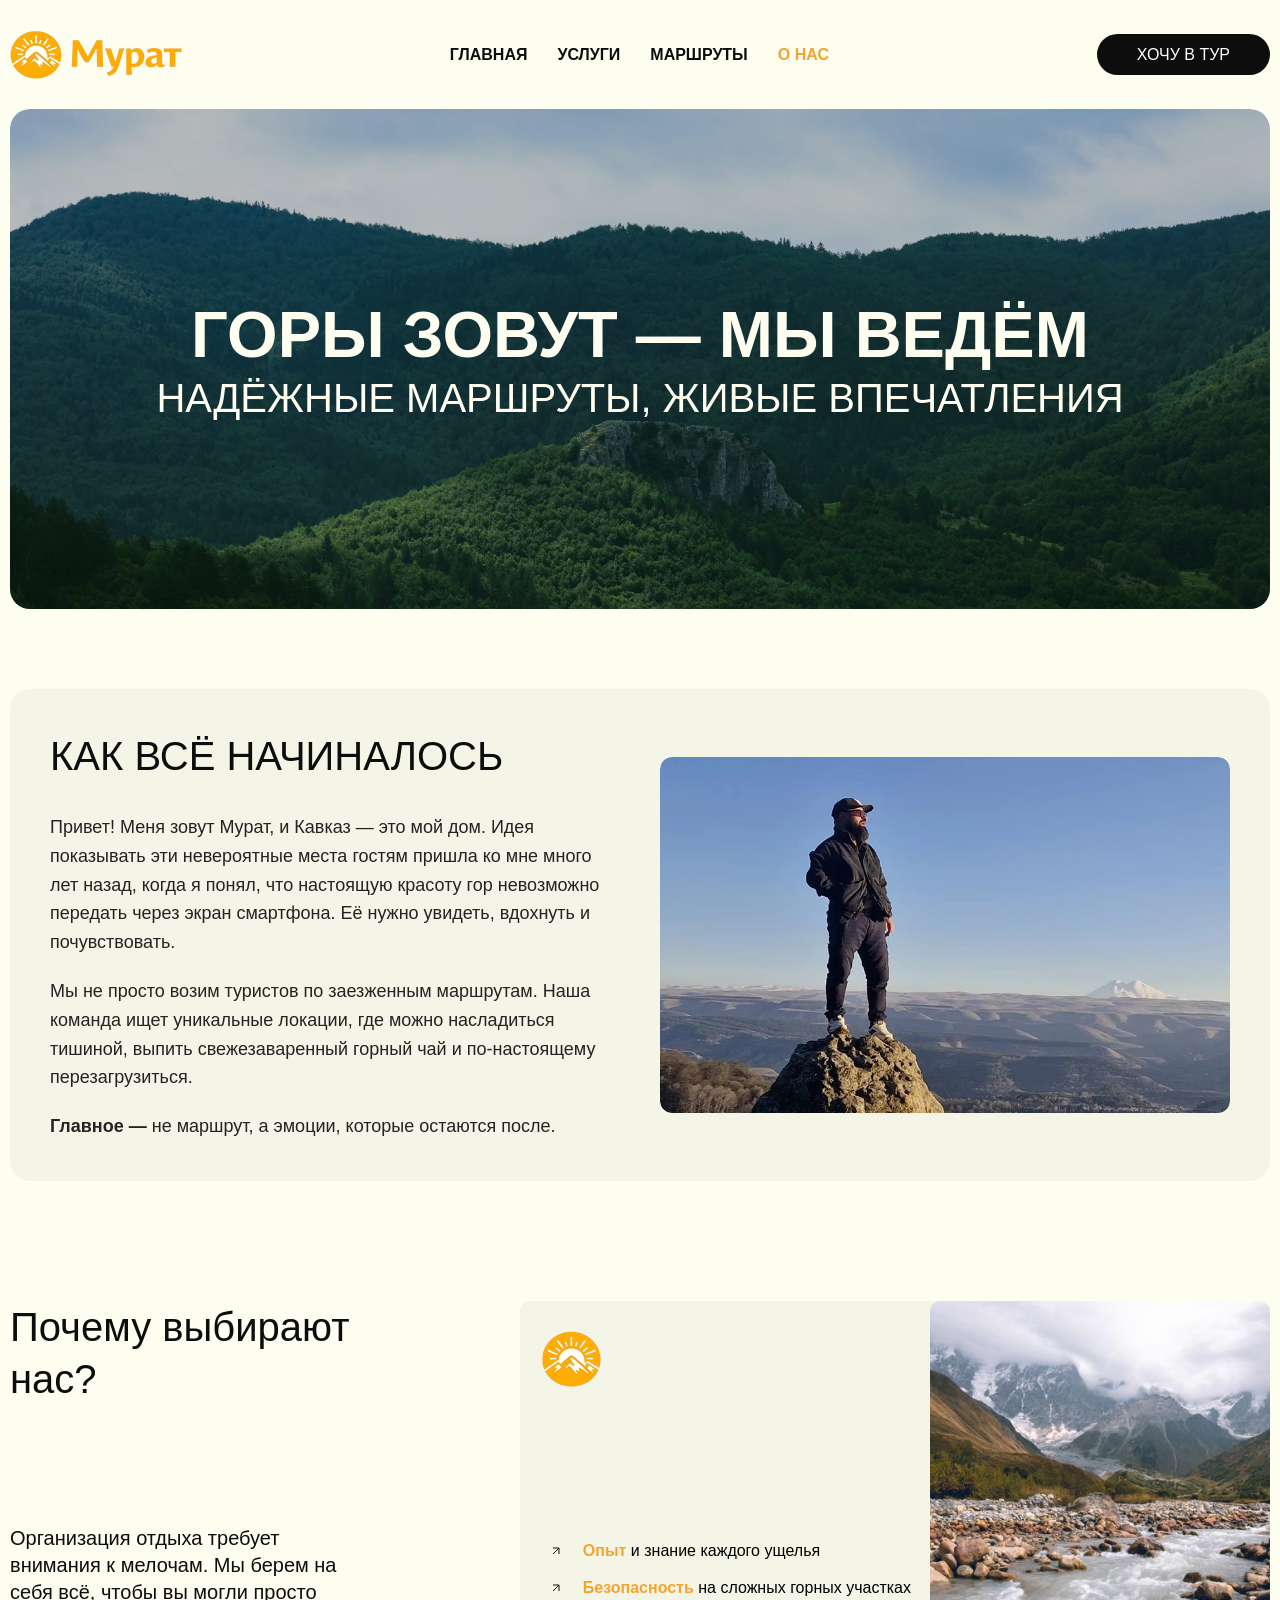
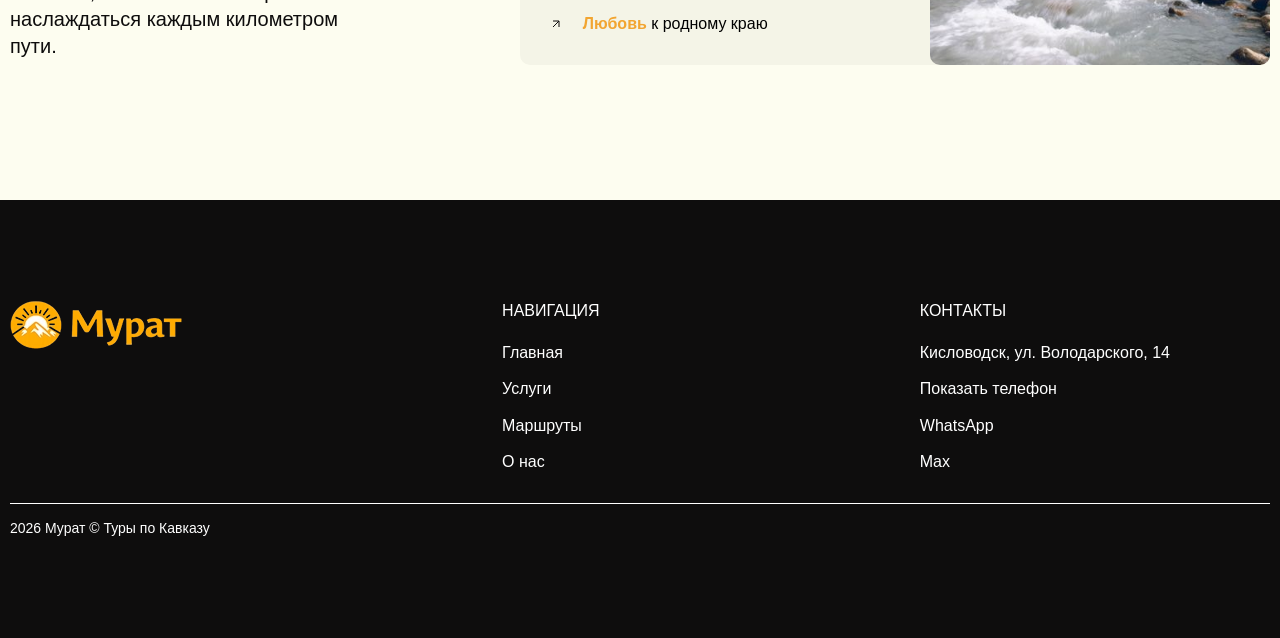
==== about.html @ 1568298d "Add files via upload" ====
<!DOCTYPE html>
<html lang="ru">

<head>
  <meta charset="UTF-8">
  <meta name="viewport" content="width=device-width, initial-scale=1.0">
  <link rel="stylesheet" href="css/reset.css">
  <link rel="stylesheet" href="css/style.css">
  <link rel="stylesheet" href="css/about.css">
  <link rel="icon" type="image/svg+xml" href="images/favicon-car.svg" sizes="any">
  <title>О нас | Экскурсии по Кавказу с Муратом</title>
</head>

<body class="page-about">
  <header class="header">
    <div class="container">
      <div class="header__inner">
        <a href="index.html" class="logo">
          <img src="images/logo.avif" alt="Логотип" class="mlogo">
        </a>
        <nav class="menu">
          <button class="menu__btn">
            <span></span>
            <span></span>
            <span></span>
          </button>
          <ul class="menu__list">
            <li class="menu__item">
              <a href="index.html" class="menu__link text--bold">Главная</a>
            </li>
            <li class="menu__item">
              <a href="services.html" class="menu__link text--bold">Услуги</a>
            </li>
            <li class="menu__item">
              <a href="route.html" class="menu__link text--bold">Маршруты</a>
            </li>
            <li class="menu__item">
              <a href="about.html" class="menu__link menu__link--active text--bold">О нас</a>
            </li>
            <li class="menu__item menu__item--cta">
              <a href="#footer" class="menu__link">Позвонить</a>
            </li>
          </ul>
        </nav>
        <a class="header__contacts" href="#footer">Хочу в тур</a>
      </div>
    </div>
  </header>

  <main class="main">

    <!-- Главный экран (Hero) -->
    <section class="hero">
      <div class="container-big">
        <div class="about__top about-hero">
          <h1 class="about__title">Горы зовут — мы ведём</h1>
          <p class="about__text">Надёжные маршруты, живые впечатления</p>
        </div>
      </div>
    </section>

    <!-- Блок с историей -->
    <section class="about-story">
      <div class="container">
        <div class="about-story__inner">
          <div class="about-story__info">
            <h2 class="products__title about-story__title">
              Как всё начиналось
            </h2>
            <p class="about-story__text">
              Привет! Меня зовут Мурат, и Кавказ — это мой дом. Идея показывать эти невероятные места гостям пришла ко
              мне много лет назад, когда я понял, что настоящую красоту гор невозможно передать через экран смартфона.
              Её нужно увидеть, вдохнуть и почувствовать.
            </p>
            <p class="about-story__text">
              Мы не просто возим туристов по заезженным маршрутам. Наша команда ищет уникальные локации, где можно
              насладиться тишиной, выпить свежезаваренный горный чай и по-настоящему перезагрузиться.
            </p>
            <p class="about-story__text">
              <span class="text--bold">Главное —</span> не маршрут, а эмоции, которые остаются после.
            </p>
          </div>
          <div class="about-story__image-box">
            <img src="images/murat.avif" alt="Мурат на фоне гор Кавказа" class="about-story__img">
          </div>
        </div>
      </div>
    </section>

    <!-- Блок с ценностями (адаптирован из index.html) -->
    <div class="partners about-values">
      <div class="container">
        <div class="partners__inner">
          <div class="partners__info">
            <h2 class="partners__info-title">
              Почему выбирают нас?
            </h2>
            <p class="partners__info-text">
              Организация отдыха требует внимания к мелочам. Мы берем на себя всё, чтобы вы могли просто наслаждаться
              каждым километром пути.
            </p>
          </div>
          <div class="partners__box">
            <div class="partners__box-top">
              <ul class="partners__box-list">
                <li class="partners__box-item">
                  <span>Опыт</span> и знание каждого ущелья
                </li>
                <li class="partners__box-item">
                  <span>Безопасность</span> на сложных горных участках
                </li>
                <li class="partners__box-item">
                  <span>Любовь</span> к родному краю
                </li>
              </ul>
              <img src="images/omas.jpg" alt="Виды гор" class="partners__box-img">
            </div>
          </div>
        </div>
      </div>
    </div>

  </main>

  <footer class="footer" id="footer">
    <div class="container">
      <div class="footer__top">
        <a href="index.html" class="footer__logo">
          <img src="images/logo.avif" alt="Логотип" class="mlogo">
        </a>
        <div class="footer__element">
          <p class="footer__element-title">Навигация</p>
          <ul class="footer__list">
            <li class="footer__item">
              <a href="index.html" class="footer__link">Главная</a>
            </li>
            <li class="footer__item">
              <a href="services.html" class="footer__link">Услуги</a>
            </li>
            <li class="footer__item">
              <a href="route.html" class="footer__link">Маршруты</a>
            </li>
            <li class="footer__item">
              <a href="about.html" class="footer__link">О нас</a>
            </li>
          </ul>
        </div>
        <div class="footer__element">
          <p class="footer__element-title">Контакты</p>
          <ul class="footer__list">
            <li class="footer__item">
              <address class="footer__item-address">Кисловодск, ул. Володарского, 14</address>
            </li>
            <li class="footer__item">
              <a href="#" class="footer__link protected-phone">Показать телефон</a>
            </li>
            <li class="footer__item">
              <a href="#" class="footer__link protected-wa" target="_blank">WhatsApp</a>
            </li>
            <li class="footer__item">
              <a href="#" class="footer__link protected-max" target="_blank">Max</a>
            </li>
          </ul>
        </div>
      </div>
      <ul class="footer__bottom">
        <li class="footer__bottom-item">
          <p class="footer__copy">2026 Мурат © Туры по Кавказу</p>
        </li>
      </ul>
    </div>
  </footer>

  <script src="js/main.js"></script>
</body>

</html>
---- css/style.css ----
@font-face {
  font-family: "Nunito Sans";
  src:
    url("../fonts/NunitoSans-Variable.woff2") format("woff2") tech("variations"),
    url("../fonts/NunitoSans-Variable.woff2") format("woff2-variations");
  font-weight: 300 700;
}

@font-face {
  font-family: "WorkSans-Light";
  src: url("../fonts/WorkSans-Light.woff2") format("woff2");
  font-style: normal;
  font-weight: 300;
  font-display: swap;
}

@font-face {
  font-family: "WorkSans-Regular";
  src: url("../fonts/WorkSans-Regular.woff2") format("woff2");
  font-style: normal;
  font-weight: 400;
  font-display: swap;
}

@font-face {
  font-family: "WorkSans-Medium";
  src: url("../fonts/WorkSans-Medium.woff2") format("woff2");
  font-style: normal;
  font-weight: 500;
  font-display: swap;
}

@font-face {
  font-family: "WorkSans-SemiBold";
  src: url("../fonts/WorkSans-SemiBold.woff2") format("woff2");
  font-style: normal;
  font-weight: 600;
  font-display: swap;
}

body {
  font-family: "Nunito Sans", sans-serif;
  font-weight: 400;
  font-size: 16px;
  line-height: 1.35;
  color: #0e0d0d;
  background-color: #fdfdf0;
}

.menu__btn {
  display: none;
}

.menu__link--active {
  color: #f2a531;
}

.no-scroll {
  overflow: hidden;
}

.container {
  max-width: 1440px;
  padding: 0 10px;
  margin: 0 auto;
}

.container-big {
  max-width: 1840px;
  padding: 0 10px;
  margin: 0 auto;
}

.header__inner {
  display: flex;
  justify-content: space-between;
  align-items: center;
  padding: 30px 0;
  font-weight: 500;
}

.mlogo {
  display: block;
  max-width: 180px;
  width: auto;
  height: auto;
}

.menu__list {
  display: flex;
  gap: 0 30px;
}

.menu__item--cta {
  display: none;
}

.menu__link {
  text-transform: uppercase;
}

.header__contacts {
  text-transform: uppercase;
  padding: 10px 40px;
  display: inline-block;
  background: #0e0d0d;
  color: #fff;
  border-radius: 50px;
}

.about {
  margin-bottom: 180px;
}

.about__top {
  position: relative;
  overflow: hidden;
  text-align: center;
  color: #fdfdf0;
  background-image: url(../images/acstudiomatic.avif);
  background-repeat: no-repeat;
  background-position: center center;
  text-transform: uppercase;
  min-height: 500px;
  border-radius: 20px;
  background-size: cover;
  background-position: center;
}

.about__top::after {
  content: "";
  position: absolute;
  inset: 0;
  background: rgb(0 0 0 / 23%);
  border-radius: inherit;
  z-index: 1;
}

.about__top>* {
  position: relative;
  z-index: 2;
}

.about__title {
  font-family: "WorkSans-SemiBold", sans-serif;
  font-weight: 600;
  font-size: 160px;
  line-height: 1.2;
  padding-top: 80px;
}

.about__text {
  font-family: "WorkSans-Medium", sans-serif;
  font-weight: 500;
  font-size: 65px;
  line-height: 1.2;
}

.about__achievements {
  display: flex;
  justify-content: space-between;
  margin-top: -55px;
  margin-bottom: 90px;

  position: relative;
  z-index: 2;
}

.about__achievement {
  border-radius: 20px;
  background-color: #f4f4e7;
  max-width: 580px;
  padding: 14px 10px;
  display: flex;
  gap: 0 25px;
}

.about__achievement-imgbox {
  min-width: 214px;
  width: 214px;
  position: relative;
  overflow: hidden;
}

.about__achievement-img {
  display: block;
  width: 100%;
  height: auto;
  max-height: 142px;
  border-radius: 10px;
  user-select: none;
  -webkit-user-drag: none;
}

.about__achievement-title {
  margin-bottom: 20px;
  font-weight: 500;
  padding-top: 10px;
}

.about__achievement-text {
  font-weight: 300;
  font-size: 14px;
}

.text--bold {
  font-weight: 600;
}

.about__stats {
  border-radius: 20px;
  background-color: #f4f4e7;
  margin-bottom: 70px;
  display: flex;
  padding: 30px 18px;
  justify-content: space-between;
  gap: 0 90px;
}

.about__stats-item {
  text-align: center;
  width: 300px;
}

.about__stats-item dt {
  font-family: "WorkSans-SemiBold", sans-serif;
  font-weight: 600;
  font-size: 40px;
  margin-bottom: 15px;
}

.about__stats-item dd {
  margin: 0;
  color: #0e0d0d;
  font-size: 22px;
  opacity: 0.7;
}

.about__progress-text {
  font-family: "WorkSans-Light", sans-serif;
  font-weight: 300;
  font-size: 40px;
  line-height: 1.17;
  margin-bottom: 40px;
}

.about__progress-text span {
  font-family: "WorkSans-Medium", sans-serif;
  font-weight: 500;
}

.about__progress-box {
  display: flex;
  gap: 0 140px;
}

.about__progress-boxtext {
  font-size: 18px;
  margin-bottom: 45px;
  padding-right: 50px;
  line-height: 1.5;
  padding-top: 5px;
}

.about__progress-boxtext .text--bold {
  font-weight: 700;
}

.about__progress-img {
  display: block;
  width: 100%;
  max-width: 340px;
  height: auto;
  max-height: 445px;
  border-radius: 10px;
}

.about__progress-table {
  border-top: 1px solid rgba(14, 13, 13, 0.23);
}

.about__progress-item {
  padding: 20px 0 10px;
  display: flex;
  justify-content: space-between;
  align-items: center;
  border-bottom: 1px solid rgba(14, 13, 13, 0.23);
}

.about__progress-item+.about__progress-item {
  padding-top: 20px;
}

.about__progress-item dt {
  font-size: 18px;
  font-weight: 500;
}

.about__progress-item dt span {
  color: #f2a531;
  font-weight: 600;
}

.about__progress-item dd {
  opacity: 0.71;
}

.products__wrapper {
  padding: 50px 0;
  background-color: #f4f4e7;
  border-radius: 20px;
  margin-bottom: 100px;
}

.products__title {
  font-family: "WorkSans-Medium", sans-serif;
  text-transform: uppercase;
  font-size: 40px;
  font-weight: 500;
  text-align: center;
  margin-bottom: 40px;
}

.products__list {
  display: grid;
  grid-template-columns: repeat(3, 1fr);
  gap: 16px;
  margin-bottom: 35px;
}

.products__item {
  position: relative;
  border-radius: 10px;
  min-height: 322px;
  padding: 50px 24px;
  background-repeat: no-repeat;
  background-size: cover;
  background-position: center;
  user-select: none;
}

.products__item::after {
  content: "";
  display: block;
  position: absolute;
  top: 0;
  right: 0;
  left: 0;
  bottom: 0;
  background: #0000004d;
  border-radius: 10px;
}

.products__item-title {
  position: relative;
  font-family: "WorkSans-SemiBold", sans-serif;
  font-weight: 600;
  margin-bottom: 14px;
  font-size: 32px;
  color: #fff;
  z-index: 1;
}

.slogan {
  text-align: center;
  text-transform: uppercase;
  user-select: none;
  margin-bottom: 100px;
}

.slogan__content {
  position: absolute;
  top: 0;
  left: 0;
  width: 100%;
  height: 100%;
  display: flex;
  flex-direction: column;
  justify-content: center;
  align-items: center;
  z-index: 2;
  padding: 20px;
}

.slogan__text {
  font-family: "WorkSans-Medium", sans-serif;
  font-weight: 500;
  color: #fff;
  font-size: 40px;
  margin: 0 0 10px 0;
}

.slogan__title {
  font-family: "WorkSans-SemiBold", sans-serif;
  font-weight: 600;
  color: #fff;
  font-size: 140px;
  margin: 0;
  z-index: 1;
  line-height: 1;
}

.slogan__img-block {
  position: relative;
  border-radius: 10px;
  overflow: hidden;
  min-height: 600px;
}

.slogan__img-block::after {
  content: "";
  display: block;
  position: absolute;
  top: 0;
  right: 0;
  left: 0;
  bottom: 0;
  background: #00000053;
  border-radius: 20px;
  z-index: 1;
}

.slogan__img {
  position: absolute;
  top: 0;
  left: 0;
  width: 100%;
  height: 100%;
  display: block;
  object-fit: cover;
  border-radius: 20px;
}

.blog {
  margin-bottom: 80px;
}

.blog__wrapper {
  background-color: #f4f4e7;
  border-radius: 20px;
  padding: 100px 0;
}

.blog__title {
  margin-bottom: 40px;
  text-align: center;
  text-transform: uppercase;
  color: #000;
  font-family: "WorkSans-Medium", sans-serif;
  font-weight: 500;
  font-size: 40px;
}

.blog__items {
  display: grid;
  grid-template-columns: 580px auto;
  grid-template-rows: 1fr 1fr;
  gap: 32px 44px;
}

.blog__item-big {
  grid-row: 1 / -1;
  border-radius: 10px;
}

.blog__item-small {
  display: flex;
  align-items: center;
  gap: 0 24px;
}

.blog__item-info {
  color: #f2a531;
  font-size: 14px;
  font-weight: 600;
  margin-bottom: 12px;
}

.blog__item-big .blog__item-img {
  margin-bottom: 32px;
}

.blog__item-img {
  border-radius: 10px;
}

.blog__item-img.blog__big {
  display: block;
  width: 100%;
  max-width: 580px;
  height: auto;
  max-height: 276px;
  object-fit: cover;
}

.blog__item-img.blog__small {
  max-width: 320px;
  max-height: 200px;
}

.blog__item-titlelink {
  display: block;
  margin-bottom: 12px;
}

.blog__item-title {
  font-size: 24px;
  font-family: "WorkSans-Medium", sans-serif;
  font-weight: 500;
  color: #101828;
  position: relative;
  margin-bottom: 12px;
}

.blog__item-text {
  color: #667085;
}

.partners {
  padding: 130px 0 150px;
}

.partners__inner {
  display: flex;
  justify-content: space-between;
  gap: 0 120px;
}

.partners__info {
  max-width: 580px;
  display: flex;
  flex-direction: column;
}

.partners__info-title {
  font-family: "WorkSans-Regular", sans-serif;
  font-weight: 400;
  font-size: 40px;
  line-height: 1.3;
}

.partners__info-text {
  margin-top: auto;
  font-size: 20px;
  font-weight: 300;
  margin-bottom: 20px;
}

.partners__box-top {
  display: flex;
  justify-content: space-between;
  background-color: #f4f4e7;
  border-radius: 10px;
  gap: 0 19px;
  margin-bottom: 15px;
  position: relative;
}

.partners__box-top::before {
  content: "";
  position: absolute;
  background-image: url(../images/logo-mini.avif);
  width: 63px;
  height: 56px;
  top: 30px;
  left: 20px;
}

.partners__box-list {
  padding-left: 24px;
  padding-bottom: 30px;
  margin-top: auto;
}

.partners__box-item+.partners__box-item {
  margin-top: 15px;
}

.partners__box-item {
  font-weight: 500;
  color: #000;
  padding-left: 39px;
  position: relative;
}

.partners__box-item::before {
  content: "";
  position: absolute;
  left: 0;
  background-image: url(../images/partners-dots.svg);
  width: 24px;
  height: 24px;
  top: 50%;
  transform: translateY(-50%);
}

.partners__box-item span {
  font-weight: 600;
  color: #f2a531;
}

.partners__box-img {
  border-radius: 10px;
}

.partners__box-top img {
  max-width: 340px;
  height: 364px;
  object-fit: cover;
}

.partners__box-text {
  background-color: #0d1615;
  border-radius: 10px;
  padding: 30px 80px 30px 30px;
  color: #fff;
  font-size: 20px;
  font-weight: 300;
}

.partners__box-text span {
  color: #f2a531;
  font-weight: 700;
}

.footer {
  background-color: #0e0d0d;
  padding: 100px 0;
  color: #fff;
}

.footer__top {
  display: flex;
  justify-content: space-between;
  margin-bottom: 30px;
  padding-right: 100px;
  gap: 20px;
}

.footer__element-title {
  text-transform: uppercase;
  font-weight: 500;
  margin-bottom: 20px;
}

.footer__item+.footer__item {
  padding-top: 15px;
}

.footer__item-address {
  font-style: normal;
}

.footer__bottom {
  display: flex;
  justify-content: space-between;
  align-items: center;
  padding-top: 15px;
  border-top: 1px solid #fff;
  font-size: 14px;
}

@media (max-width: 1600px) {
  .slogan__title {
    font-size: 120px;
  }
}

@media (max-width: 1280px) {
  .about__top {
    min-height: 646px;
  }

  .about__title {
    font-size: 130px;
  }

  .about__achievements {
    gap: 20px;
  }

  .about__progress-box {
    gap: 0 20px;
  }

  .slogan__title {
    font-size: 100px;
  }

  .partners__inner {
    gap: 20px;
  }

  .blog__items {
    gap: 20px;
    grid-template-columns: 380px auto;
  }

  .partners__info {
    max-width: 350px;
  }
}

@media (max-width: 1048px) {
  .about__title {
    font-size: 120px;
  }

  .slogan__text {
    font-size: 34px;
  }

  .slogan__title {
    font-size: 90px;
  }

  .blog__items {
    grid-template-columns: 1fr;
  }

  .blog__item-titlelink {
    max-width: 500px;
  }

  .blog__item-text {
    margin-bottom: 20px;
  }

  .blog__item-big,
  .blog__item-small {
    display: flex;
    flex-direction: column-reverse;
  }

  .blog__item-small {
    align-items: start;
  }

  .blog__item-img.blog__small {
    max-width: 580px;
    max-height: 276px;
  }

  .blog__item-img {
    width: 100%;
  }

  .blog__items>div:not(:last-child) .blog__item-img {
    margin-bottom: 0;
  }

  .blog__item-big .blog__item-img {
    margin-bottom: 0;
  }
}

@media (max-width: 980px) {
  .header__contacts {
    display: none;
  }

  .about__top {
    min-height: 560px;
  }

  .about__title {
    font-size: 100px;
  }

  .about__text {
    font-size: 55px;
  }

  .about__achievement {
    flex-wrap: wrap;
  }

  .about__stats {
    gap: 20px;
  }

  .slogan__title {
    font-size: 80px;
  }

  .partners__inner {
    flex-wrap: wrap;
    gap: 0;
  }

  .partners__info {
    max-width: 100%;
  }

  .partners__info-text {
    margin-bottom: 30px;
  }

  .partners__box {
    width: 100%;
  }

  .menu {
    order: 1;
  }

  .menu__btn {
    display: flex;
    width: 40px;
    flex-direction: column;
    gap: 8px;
    padding: 0;
    border: none;
    background-color: transparent;
    position: relative;
    z-index: 5;
  }

  .menu__btn span {
    width: 100%;
    height: 3px;
    background-color: #000;
    transition:
      transform 0.3s ease,
      opacity 0.3s ease;
  }

  .menu__btn.menu__btn--active {
    position: fixed;
    top: 42px;
    right: 10px;
    z-index: 10;
  }

  .menu__btn--active span:nth-child(1) {
    transform: translateY(11px) rotate(45deg);
  }

  .menu__btn--active span:nth-child(2) {
    opacity: 0;
  }

  .menu__btn--active span:nth-child(3) {
    transform: translateY(-11px) rotate(-45deg);
  }

  .menu__list {
    position: fixed;
    top: 0;
    left: 0;
    width: 100%;
    height: 100vh;
    flex-direction: column;
    align-items: center;
    justify-content: center;
    background-color: #fff;
    gap: 20px 0;
    transform: translateY(-100%);
    transition: transform 0.5s ease;
    z-index: 4;
    padding: 0;
  }

  .menu__list.menu--active {
    transform: translateY(0);
  }

  .menu__item--cta {
    display: block;
  }
}

@media (max-width: 870px) {
  .about {
    margin-bottom: 100px;
  }

  .about__title {
    font-size: 80px;
  }

  .about__text {
    font-size: 42px;
  }

  .about__progress-text {
    font-size: 28px;
  }

  .about__progress-img {
    width: 100%;
    object-fit: cover;
    height: 445px;
    margin-bottom: 30px;
  }

  .about__progress-box {
    flex-wrap: wrap;
  }

  .about__stats {
    flex-wrap: wrap;
    justify-content: space-around;
  }

  .products__list {
    grid-template-columns: repeat(2, 1fr);
  }

  .slogan__img-block {
    min-height: 500px;
  }

  .slogan__title {
    font-size: 70px;
  }

  .blog {
    margin-bottom: 100px;
  }

  .partners {
    padding: 0;
    margin-bottom: 100px;
  }

  .footer__top {
    padding-right: 0;
  }
}

@media (max-width: 790px) {
  .footer__top {
    flex-wrap: wrap;
  }

  .footer__logo {
    width: 100%;
    margin-bottom: 30px;
  }

  .slogan__title {
    font-size: 60px;
  }
}

@media (max-width: 678px) {
  .about__top {
    min-height: 500px;
    margin-bottom: 93px;
  }

  /* .about__top::after {
    background: rgb(0 0 0 / 23%);
  } */

  .about__title {
    font-size: 62px;
  }

  .about__text {
    font-size: 32px;
  }

  .about__stats-item {
    width: 46%;
  }

  .blog__item-big .blog__item-text {
    margin-bottom: 20px;
  }

  .blog__item-text {
    margin-bottom: 0;
  }

  .blog__item-small {
    gap: 20px;
    flex-wrap: wrap;
  }

  .products__wrapper {
    margin-bottom: 50px;
  }

  .slogan {
    margin-bottom: 50px;
  }

  .slogan__img-block {
    min-height: 400px;
  }

  .slogan__text {
    font-size: 26px;
  }

  .slogan__title {
    font-size: 48px;
  }

  .partners__box-text {
    padding: 20px;
  }

  .partners__box-top {
    flex-wrap: wrap;
  }

  .partners__box-top img {
    max-width: none;
    width: 100%;
  }

  .partners__box-list {
    margin-top: 120px;
  }
}

@media (max-width: 612px) {
  .about__top {
    background-image: url(../images/acstudiomatic2.jpg);
    text-shadow: 0 0px 2px rgb(0, 0, 0);
  }

  .about__top::after {
    background: none;
  }

  .about__progress-img {
    max-width: none;
  }

  /* .about__title {
    color: #000;
  }
  .about__text {
    color: #000;
  } */

  .products__list {
    grid-template-columns: repeat(1, 1fr);
    margin-bottom: 0;
  }
}

@media (max-width: 560px) {
  .footer__element {
    width: 100%;
    margin-bottom: 30px;
  }

  .footer__bottom {
    display: block;
  }

  .footer__bottom-item {
    margin-bottom: 10px;
  }
}

@media (max-width: 510px) {
  .mlogo {
    max-width: 85%;
  }

  .about {
    margin-bottom: 30px;
  }

  .about__title {
    font-size: 41px;
    margin-bottom: 10px;
  }

  .about__text {
    font-size: 31px;
    line-height: 1.3;
    letter-spacing: 0.03em;
  }

  .about__achievements {
    margin-bottom: 30px;
    flex-wrap: wrap;
  }

  .about__achievement-imgbox {
    min-width: 100%;
  }

  .about__achievement-img {
    width: 70%;
  }

  .about__stats {
    margin-bottom: 30px;
  }

  .about__stats-item {
    width: 46%;
  }

  .about__stats-item dt {
    font-size: 26px;
  }

  .about__stats-item dd {
    font-size: 17px;
  }

  .about__progress-text {
    font-size: 22px;
    margin-bottom: 30px;
  }

  .about__progress-boxtext {
    margin-bottom: 30px;
  }

  .about__progress-item {
    display: block;
  }

  .about__progress-item dd {
    margin-left: 0;
    margin-top: 15px;
  }

  .slogan__img-block {
    min-height: 300px;
  }

  .slogan__title {
    font-size: 30px;
  }

  .products__wrapper {
    padding: 30px 0;
    margin-bottom: 30px;
  }

  .products__item-title {
    font-size: 24px;
  }

  .products__title {
    font-size: 24px;
  }

  .slogan {
    margin-bottom: 30px;
  }

  .slogan__text {
    font-size: 18px;
  }

  .partners {
    margin-bottom: 50px;
  }

  .partners__info-title {
    font-size: 24px;
    margin-bottom: 15px;
  }

  .partners__box-list {
    padding-left: 0;
  }

  .blog {
    margin-bottom: 30px;
  }

  .blog__wrapper {
    padding: 30px 0;
  }

  .blog__title {
    font-size: 28px;
  }

  .footer {
    padding: 50px 0;
  }

  .header__inner {
    flex-wrap: wrap;
    gap: 20px 65px;
  }

  .menu {
    order: 0;
  }

  .header__contacts {
    margin-left: auto;
  }
}
---- css/about.css ----
.page-about .about-hero {
  min-height: 500px;
  display: flex;
  flex-direction: column;
  justify-content: center;
  background-color: #1a1a1a;
  background-image: url(../images/acstudiomatic.avif);
  background-size: cover;
  background-position: center;
}

.page-about .about__title {
  padding-top: 0;
  font-size: 84px;
}

.page-about .about__text {
  font-size: 48px;
}

.about-story {
  margin-top: 80px;
  margin-bottom: 80px;
}

.about-story__inner {
  display: flex;
  gap: 60px;
  align-items: center;
  background-color: #f4f4e7;
  border-radius: 20px;
  padding: 60px;
}

.about-story__info {
  flex: 1;
}

.about-story__title {
  text-align: left;
  margin-bottom: 30px;
}

.about-story__text {
  font-size: 18px;
  line-height: 1.6;
  margin-bottom: 20px;
  color: #0e0d0d;
  opacity: 0.9;
}

.about-story__text:last-child {
  margin-bottom: 0;
}

.about-story__image-box {
  flex: 1;
  border-radius: 12px;
  overflow: hidden;
}

.about-story__img {
  width: 100%;
  height: auto;
  border-radius: 12px;
  object-fit: cover;
  max-height: 550px;
}

.about-values {
  padding: 40px 0 120px;
}



@media (max-width: 1280px) {
  .page-about .about__title {
    font-size: 65px;
  }
  .page-about .about__text {
    font-size: 40px;
  }
  .about-story__inner {
    padding: 40px;
    gap: 40px;
  }
}

@media (max-width: 980px) {
  .about-story__inner {
    flex-direction: column;
  }
  .about-story__image-box {
    width: 100%;
  }
  .about-values {
    padding: 0 0 100px;
  }
}

@media (max-width: 790px) {
  .page-about .about__title {
    font-size: 47px;
  }
  .page-about .about__text {
    font-size: 32px;
  }
}

@media (max-width: 612px) {
  .page-about .about__top {
    background-image: url(../images/acstudiomatic2.jpg);
    text-shadow: 0 0px 2px rgb(0, 0, 0);
  }

  .page-about .about__top {
    justify-content: start;
    padding-top: 80px;
  }

  .page-about .about__top::after {
    background: none;
  }

  .page-about .about__title {
    font-size: 34px;
  }
  .page-about .about__text {
    font-size: 24px;
  }
  .about-story__inner {
    padding: 30px 20px;
  }
  .about-story__title {
    font-size: 28px;
  }
}
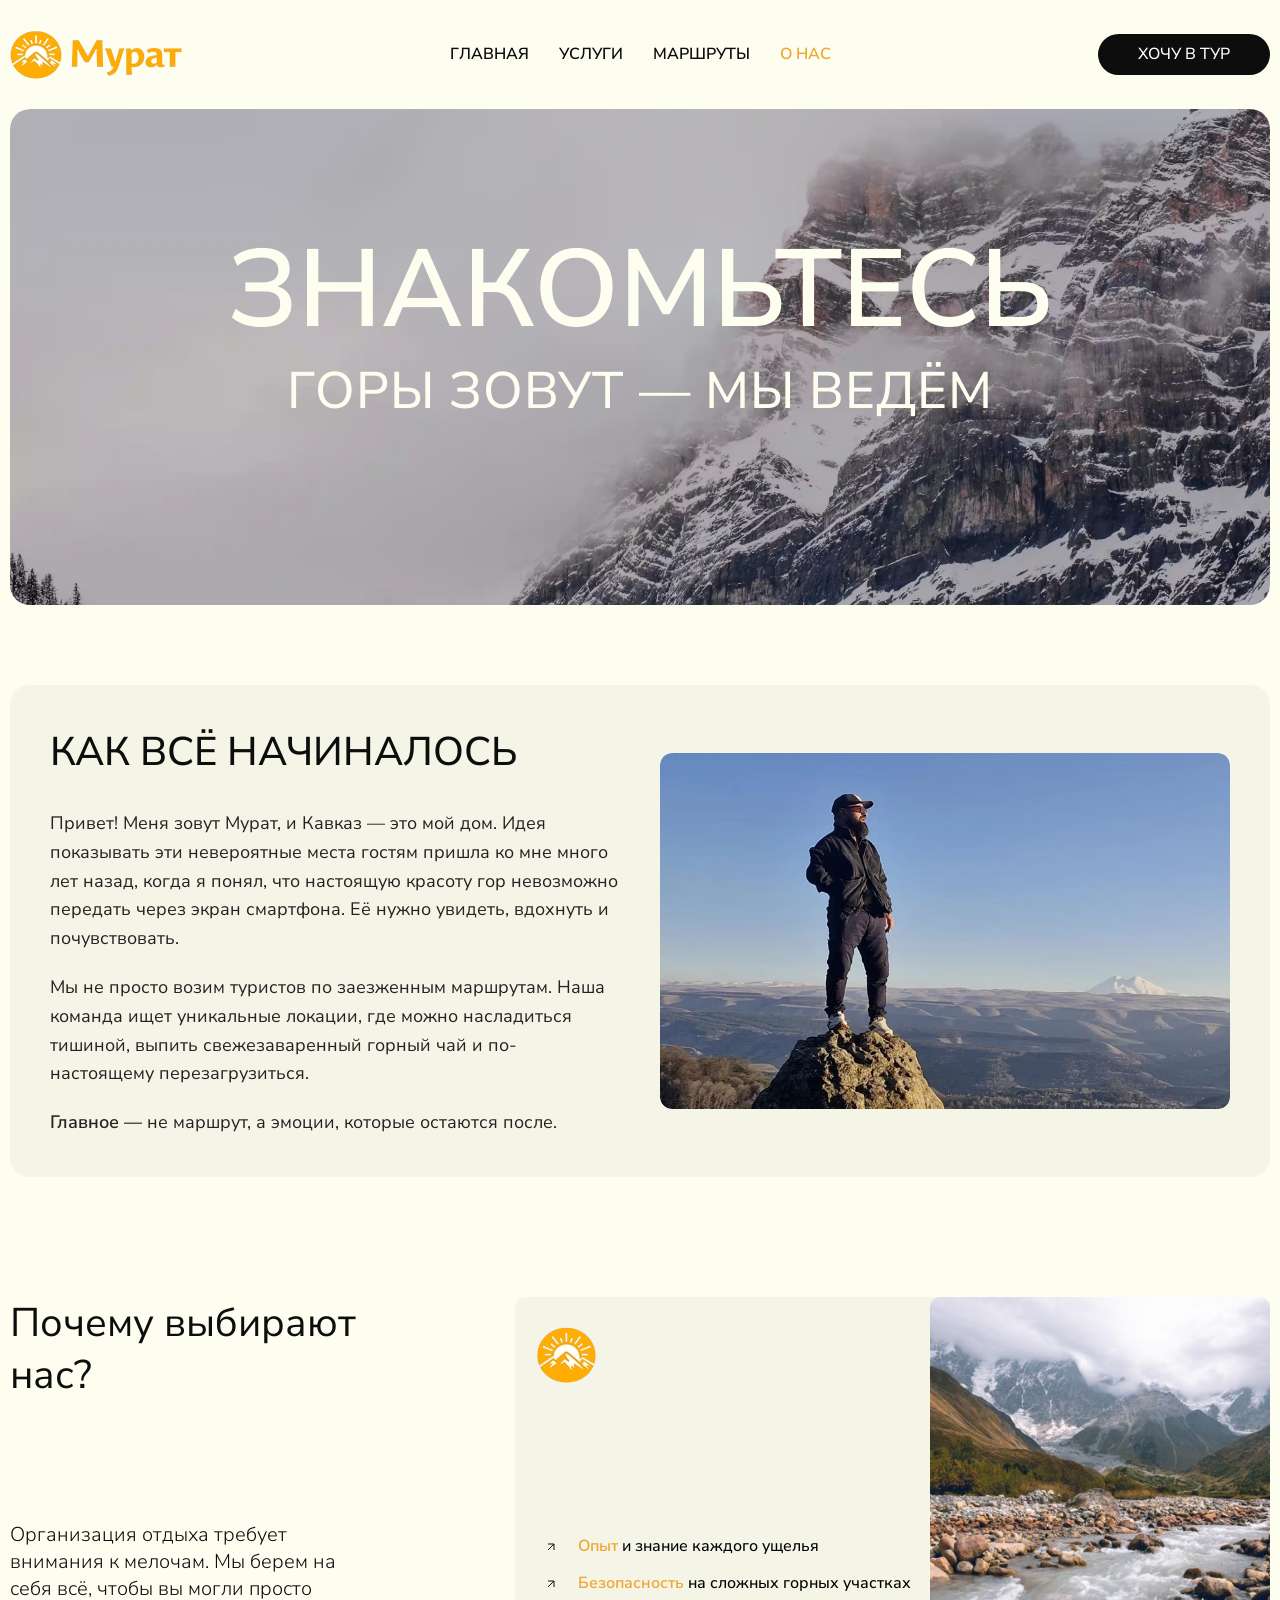
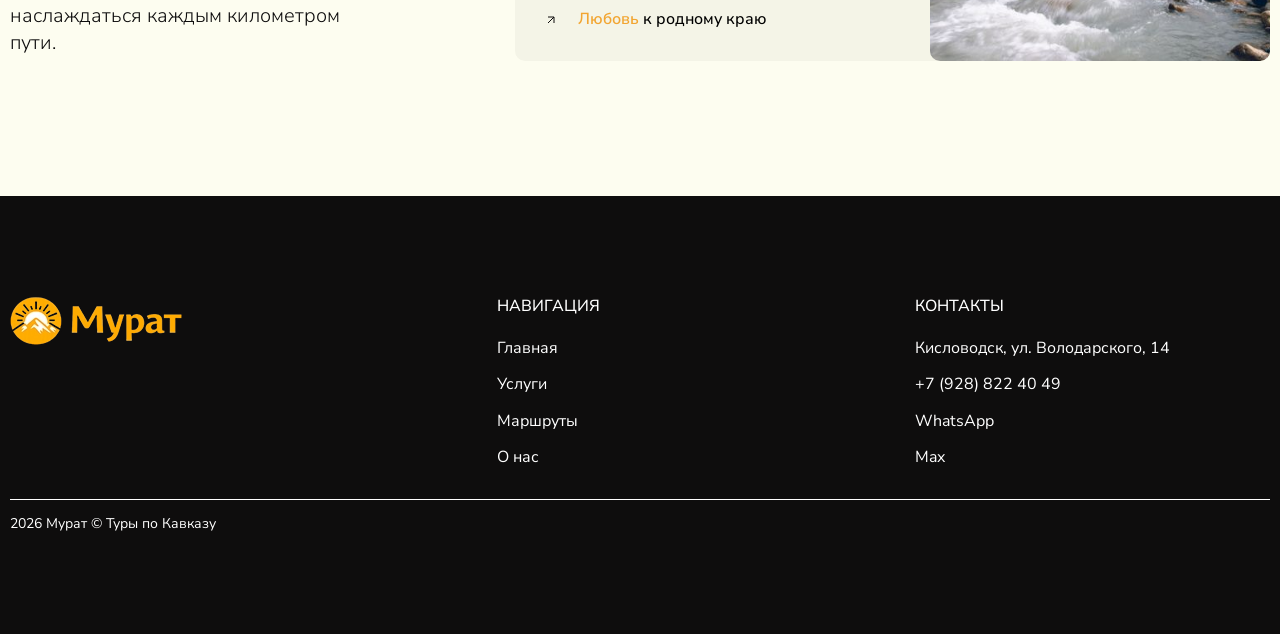
==== commit 14847d41: "first commit" ====
--- a/about.html
+++ b/about.html
@@ -52,9 +52,9 @@
     <!-- Главный экран (Hero) -->
     <section class="hero">
       <div class="container-big">
-        <div class="about__top about-hero">
-          <h1 class="about__title">Горы зовут — мы ведём</h1>
-          <p class="about__text">Надёжные маршруты, живые впечатления</p>
+        <div class="about__top">
+          <h1 class="about__title">Знакомьтесь</h1>
+          <p class="about__text">Горы зовут — мы ведём</p>
         </div>
       </div>
     </section>
--- a/css/style.css
+++ b/css/style.css
@@ -1,1199 +1,1116 @@
-@font-face {
-  font-family: "Nunito Sans";
-  src:
-    url("../fonts/NunitoSans-Variable.woff2") format("woff2") tech("variations"),
-    url("../fonts/NunitoSans-Variable.woff2") format("woff2-variations");
-  font-weight: 300 700;
-}
-
-@font-face {
-  font-family: "WorkSans-Light";
-  src: url("../fonts/WorkSans-Light.woff2") format("woff2");
-  font-style: normal;
-  font-weight: 300;
-  font-display: swap;
-}
-
-@font-face {
-  font-family: "WorkSans-Regular";
-  src: url("../fonts/WorkSans-Regular.woff2") format("woff2");
-  font-style: normal;
-  font-weight: 400;
-  font-display: swap;
-}
-
-@font-face {
-  font-family: "WorkSans-Medium";
-  src: url("../fonts/WorkSans-Medium.woff2") format("woff2");
-  font-style: normal;
-  font-weight: 500;
-  font-display: swap;
-}
-
-@font-face {
-  font-family: "WorkSans-SemiBold";
-  src: url("../fonts/WorkSans-SemiBold.woff2") format("woff2");
-  font-style: normal;
-  font-weight: 600;
-  font-display: swap;
-}
-
-body {
-  font-family: "Nunito Sans", sans-serif;
-  font-weight: 400;
-  font-size: 16px;
-  line-height: 1.35;
-  color: #0e0d0d;
-  background-color: #fdfdf0;
-}
-
-.menu__btn {
-  display: none;
-}
-
-.menu__link--active {
-  color: #f2a531;
-}
-
-.no-scroll {
-  overflow: hidden;
-}
-
-.container {
-  max-width: 1440px;
-  padding: 0 10px;
-  margin: 0 auto;
-}
-
-.container-big {
-  max-width: 1840px;
-  padding: 0 10px;
-  margin: 0 auto;
-}
-
-.header__inner {
-  display: flex;
-  justify-content: space-between;
-  align-items: center;
-  padding: 30px 0;
-  font-weight: 500;
-}
-
-.mlogo {
-  display: block;
-  max-width: 180px;
-  width: auto;
-  height: auto;
-}
-
-.menu__list {
-  display: flex;
-  gap: 0 30px;
-}
-
-.menu__item--cta {
-  display: none;
-}
-
-.menu__link {
-  text-transform: uppercase;
-}
-
-.header__contacts {
-  text-transform: uppercase;
-  padding: 10px 40px;
-  display: inline-block;
-  background: #0e0d0d;
-  color: #fff;
-  border-radius: 50px;
-}
-
-.about {
-  margin-bottom: 180px;
-}
-
-.about__top {
-  position: relative;
-  overflow: hidden;
-  text-align: center;
-  color: #fdfdf0;
-  background-image: url(../images/acstudiomatic.avif);
-  background-repeat: no-repeat;
-  background-position: center center;
-  text-transform: uppercase;
-  min-height: 500px;
-  border-radius: 20px;
-  background-size: cover;
-  background-position: center;
-}
-
-.about__top::after {
-  content: "";
-  position: absolute;
-  inset: 0;
-  background: rgb(0 0 0 / 23%);
-  border-radius: inherit;
-  z-index: 1;
-}
-
-.about__top>* {
-  position: relative;
-  z-index: 2;
-}
-
-.about__title {
-  font-family: "WorkSans-SemiBold", sans-serif;
-  font-weight: 600;
-  font-size: 160px;
-  line-height: 1.2;
-  padding-top: 80px;
-}
-
-.about__text {
-  font-family: "WorkSans-Medium", sans-serif;
-  font-weight: 500;
-  font-size: 65px;
-  line-height: 1.2;
-}
-
-.about__achievements {
-  display: flex;
-  justify-content: space-between;
-  margin-top: -55px;
-  margin-bottom: 90px;
-
-  position: relative;
-  z-index: 2;
-}
-
-.about__achievement {
-  border-radius: 20px;
-  background-color: #f4f4e7;
-  max-width: 580px;
-  padding: 14px 10px;
-  display: flex;
-  gap: 0 25px;
-}
-
-.about__achievement-imgbox {
-  min-width: 214px;
-  width: 214px;
-  position: relative;
-  overflow: hidden;
-}
-
-.about__achievement-img {
-  display: block;
-  width: 100%;
-  height: auto;
-  max-height: 142px;
-  border-radius: 10px;
-  user-select: none;
-  -webkit-user-drag: none;
-}
-
-.about__achievement-title {
-  margin-bottom: 20px;
-  font-weight: 500;
-  padding-top: 10px;
-}
-
-.about__achievement-text {
-  font-weight: 300;
-  font-size: 14px;
-}
-
-.text--bold {
-  font-weight: 600;
-}
-
-.about__stats {
-  border-radius: 20px;
-  background-color: #f4f4e7;
-  margin-bottom: 70px;
-  display: flex;
-  padding: 30px 18px;
-  justify-content: space-between;
-  gap: 0 90px;
-}
-
-.about__stats-item {
-  text-align: center;
-  width: 300px;
-}
-
-.about__stats-item dt {
-  font-family: "WorkSans-SemiBold", sans-serif;
-  font-weight: 600;
-  font-size: 40px;
-  margin-bottom: 15px;
-}
-
-.about__stats-item dd {
-  margin: 0;
-  color: #0e0d0d;
-  font-size: 22px;
-  opacity: 0.7;
-}
-
-.about__progress-text {
-  font-family: "WorkSans-Light", sans-serif;
-  font-weight: 300;
-  font-size: 40px;
-  line-height: 1.17;
-  margin-bottom: 40px;
-}
-
-.about__progress-text span {
-  font-family: "WorkSans-Medium", sans-serif;
-  font-weight: 500;
-}
-
-.about__progress-box {
-  display: flex;
-  gap: 0 140px;
-}
-
-.about__progress-boxtext {
-  font-size: 18px;
-  margin-bottom: 45px;
-  padding-right: 50px;
-  line-height: 1.5;
-  padding-top: 5px;
-}
-
-.about__progress-boxtext .text--bold {
-  font-weight: 700;
-}
-
-.about__progress-img {
-  display: block;
-  width: 100%;
-  max-width: 340px;
-  height: auto;
-  max-height: 445px;
-  border-radius: 10px;
-}
-
-.about__progress-table {
-  border-top: 1px solid rgba(14, 13, 13, 0.23);
-}
-
-.about__progress-item {
-  padding: 20px 0 10px;
-  display: flex;
-  justify-content: space-between;
-  align-items: center;
-  border-bottom: 1px solid rgba(14, 13, 13, 0.23);
-}
-
-.about__progress-item+.about__progress-item {
-  padding-top: 20px;
-}
-
-.about__progress-item dt {
-  font-size: 18px;
-  font-weight: 500;
-}
-
-.about__progress-item dt span {
-  color: #f2a531;
-  font-weight: 600;
-}
-
-.about__progress-item dd {
-  opacity: 0.71;
-}
-
-.products__wrapper {
-  padding: 50px 0;
-  background-color: #f4f4e7;
-  border-radius: 20px;
-  margin-bottom: 100px;
-}
-
-.products__title {
-  font-family: "WorkSans-Medium", sans-serif;
-  text-transform: uppercase;
-  font-size: 40px;
-  font-weight: 500;
-  text-align: center;
-  margin-bottom: 40px;
-}
-
-.products__list {
-  display: grid;
-  grid-template-columns: repeat(3, 1fr);
-  gap: 16px;
-  margin-bottom: 35px;
-}
-
-.products__item {
-  position: relative;
-  border-radius: 10px;
-  min-height: 322px;
-  padding: 50px 24px;
-  background-repeat: no-repeat;
-  background-size: cover;
-  background-position: center;
-  user-select: none;
-}
-
-.products__item::after {
-  content: "";
-  display: block;
-  position: absolute;
-  top: 0;
-  right: 0;
-  left: 0;
-  bottom: 0;
-  background: #0000004d;
-  border-radius: 10px;
-}
-
-.products__item-title {
-  position: relative;
-  font-family: "WorkSans-SemiBold", sans-serif;
-  font-weight: 600;
-  margin-bottom: 14px;
-  font-size: 32px;
-  color: #fff;
-  z-index: 1;
-}
-
-.slogan {
-  text-align: center;
-  text-transform: uppercase;
-  user-select: none;
-  margin-bottom: 100px;
-}
-
-.slogan__content {
-  position: absolute;
-  top: 0;
-  left: 0;
-  width: 100%;
-  height: 100%;
-  display: flex;
-  flex-direction: column;
-  justify-content: center;
-  align-items: center;
-  z-index: 2;
-  padding: 20px;
-}
-
-.slogan__text {
-  font-family: "WorkSans-Medium", sans-serif;
-  font-weight: 500;
-  color: #fff;
-  font-size: 40px;
-  margin: 0 0 10px 0;
-}
-
-.slogan__title {
-  font-family: "WorkSans-SemiBold", sans-serif;
-  font-weight: 600;
-  color: #fff;
-  font-size: 140px;
-  margin: 0;
-  z-index: 1;
-  line-height: 1;
-}
-
-.slogan__img-block {
-  position: relative;
-  border-radius: 10px;
-  overflow: hidden;
-  min-height: 600px;
-}
-
-.slogan__img-block::after {
-  content: "";
-  display: block;
-  position: absolute;
-  top: 0;
-  right: 0;
-  left: 0;
-  bottom: 0;
-  background: #00000053;
-  border-radius: 20px;
-  z-index: 1;
-}
-
-.slogan__img {
-  position: absolute;
-  top: 0;
-  left: 0;
-  width: 100%;
-  height: 100%;
-  display: block;
-  object-fit: cover;
-  border-radius: 20px;
-}
-
-.blog {
-  margin-bottom: 80px;
-}
-
-.blog__wrapper {
-  background-color: #f4f4e7;
-  border-radius: 20px;
-  padding: 100px 0;
-}
-
-.blog__title {
-  margin-bottom: 40px;
-  text-align: center;
-  text-transform: uppercase;
-  color: #000;
-  font-family: "WorkSans-Medium", sans-serif;
-  font-weight: 500;
-  font-size: 40px;
-}
-
-.blog__items {
-  display: grid;
-  grid-template-columns: 580px auto;
-  grid-template-rows: 1fr 1fr;
-  gap: 32px 44px;
-}
-
-.blog__item-big {
-  grid-row: 1 / -1;
-  border-radius: 10px;
-}
-
-.blog__item-small {
-  display: flex;
-  align-items: center;
-  gap: 0 24px;
-}
-
-.blog__item-info {
-  color: #f2a531;
-  font-size: 14px;
-  font-weight: 600;
-  margin-bottom: 12px;
-}
-
-.blog__item-big .blog__item-img {
-  margin-bottom: 32px;
-}
-
-.blog__item-img {
-  border-radius: 10px;
-}
-
-.blog__item-img.blog__big {
-  display: block;
-  width: 100%;
-  max-width: 580px;
-  height: auto;
-  max-height: 276px;
-  object-fit: cover;
-}
-
-.blog__item-img.blog__small {
-  max-width: 320px;
-  max-height: 200px;
-}
-
-.blog__item-titlelink {
-  display: block;
-  margin-bottom: 12px;
-}
-
-.blog__item-title {
-  font-size: 24px;
-  font-family: "WorkSans-Medium", sans-serif;
-  font-weight: 500;
-  color: #101828;
-  position: relative;
-  margin-bottom: 12px;
-}
-
-.blog__item-text {
-  color: #667085;
-}
-
-.partners {
-  padding: 130px 0 150px;
-}
-
-.partners__inner {
-  display: flex;
-  justify-content: space-between;
-  gap: 0 120px;
-}
-
-.partners__info {
-  max-width: 580px;
-  display: flex;
-  flex-direction: column;
-}
-
-.partners__info-title {
-  font-family: "WorkSans-Regular", sans-serif;
-  font-weight: 400;
-  font-size: 40px;
-  line-height: 1.3;
-}
-
-.partners__info-text {
-  margin-top: auto;
-  font-size: 20px;
-  font-weight: 300;
-  margin-bottom: 20px;
-}
-
-.partners__box-top {
-  display: flex;
-  justify-content: space-between;
-  background-color: #f4f4e7;
-  border-radius: 10px;
-  gap: 0 19px;
-  margin-bottom: 15px;
-  position: relative;
-}
-
-.partners__box-top::before {
-  content: "";
-  position: absolute;
-  background-image: url(../images/logo-mini.avif);
-  width: 63px;
-  height: 56px;
-  top: 30px;
-  left: 20px;
-}
-
-.partners__box-list {
-  padding-left: 24px;
-  padding-bottom: 30px;
-  margin-top: auto;
-}
-
-.partners__box-item+.partners__box-item {
-  margin-top: 15px;
-}
-
-.partners__box-item {
-  font-weight: 500;
-  color: #000;
-  padding-left: 39px;
-  position: relative;
-}
-
-.partners__box-item::before {
-  content: "";
-  position: absolute;
-  left: 0;
-  background-image: url(../images/partners-dots.svg);
-  width: 24px;
-  height: 24px;
-  top: 50%;
-  transform: translateY(-50%);
-}
-
-.partners__box-item span {
-  font-weight: 600;
-  color: #f2a531;
-}
-
-.partners__box-img {
-  border-radius: 10px;
-}
-
-.partners__box-top img {
-  max-width: 340px;
-  height: 364px;
-  object-fit: cover;
-}
-
-.partners__box-text {
-  background-color: #0d1615;
-  border-radius: 10px;
-  padding: 30px 80px 30px 30px;
-  color: #fff;
-  font-size: 20px;
-  font-weight: 300;
-}
-
-.partners__box-text span {
-  color: #f2a531;
-  font-weight: 700;
-}
-
-.footer {
-  background-color: #0e0d0d;
-  padding: 100px 0;
-  color: #fff;
-}
-
-.footer__top {
-  display: flex;
-  justify-content: space-between;
-  margin-bottom: 30px;
-  padding-right: 100px;
-  gap: 20px;
-}
-
-.footer__element-title {
-  text-transform: uppercase;
-  font-weight: 500;
-  margin-bottom: 20px;
-}
-
-.footer__item+.footer__item {
-  padding-top: 15px;
-}
-
-.footer__item-address {
-  font-style: normal;
-}
-
-.footer__bottom {
-  display: flex;
-  justify-content: space-between;
-  align-items: center;
-  padding-top: 15px;
-  border-top: 1px solid #fff;
-  font-size: 14px;
-}
-
-@media (max-width: 1600px) {
-  .slogan__title {
-    font-size: 120px;
-  }
-}
-
-@media (max-width: 1280px) {
-  .about__top {
-    min-height: 646px;
-  }
-
-  .about__title {
-    font-size: 130px;
-  }
-
-  .about__achievements {
-    gap: 20px;
-  }
-
-  .about__progress-box {
-    gap: 0 20px;
-  }
-
-  .slogan__title {
-    font-size: 100px;
-  }
-
-  .partners__inner {
-    gap: 20px;
-  }
-
-  .blog__items {
-    gap: 20px;
-    grid-template-columns: 380px auto;
-  }
-
-  .partners__info {
-    max-width: 350px;
-  }
-}
-
-@media (max-width: 1048px) {
-  .about__title {
-    font-size: 120px;
-  }
-
-  .slogan__text {
-    font-size: 34px;
-  }
-
-  .slogan__title {
-    font-size: 90px;
-  }
-
-  .blog__items {
-    grid-template-columns: 1fr;
-  }
-
-  .blog__item-titlelink {
-    max-width: 500px;
-  }
-
-  .blog__item-text {
-    margin-bottom: 20px;
-  }
-
-  .blog__item-big,
-  .blog__item-small {
-    display: flex;
-    flex-direction: column-reverse;
-  }
-
-  .blog__item-small {
-    align-items: start;
-  }
-
-  .blog__item-img.blog__small {
-    max-width: 580px;
-    max-height: 276px;
-  }
-
-  .blog__item-img {
-    width: 100%;
-  }
-
-  .blog__items>div:not(:last-child) .blog__item-img {
-    margin-bottom: 0;
-  }
-
-  .blog__item-big .blog__item-img {
-    margin-bottom: 0;
-  }
-}
-
-@media (max-width: 980px) {
-  .header__contacts {
-    display: none;
-  }
-
-  .about__top {
-    min-height: 560px;
-  }
-
-  .about__title {
-    font-size: 100px;
-  }
-
-  .about__text {
-    font-size: 55px;
-  }
-
-  .about__achievement {
-    flex-wrap: wrap;
-  }
-
-  .about__stats {
-    gap: 20px;
-  }
-
-  .slogan__title {
-    font-size: 80px;
-  }
-
-  .partners__inner {
-    flex-wrap: wrap;
-    gap: 0;
-  }
-
-  .partners__info {
-    max-width: 100%;
-  }
-
-  .partners__info-text {
-    margin-bottom: 30px;
-  }
-
-  .partners__box {
-    width: 100%;
-  }
-
-  .menu {
-    order: 1;
-  }
-
-  .menu__btn {
-    display: flex;
-    width: 40px;
-    flex-direction: column;
-    gap: 8px;
-    padding: 0;
-    border: none;
-    background-color: transparent;
-    position: relative;
-    z-index: 5;
-  }
-
-  .menu__btn span {
-    width: 100%;
-    height: 3px;
-    background-color: #000;
-    transition:
-      transform 0.3s ease,
-      opacity 0.3s ease;
-  }
-
-  .menu__btn.menu__btn--active {
-    position: fixed;
-    top: 42px;
-    right: 10px;
-    z-index: 10;
-  }
-
-  .menu__btn--active span:nth-child(1) {
-    transform: translateY(11px) rotate(45deg);
-  }
-
-  .menu__btn--active span:nth-child(2) {
-    opacity: 0;
-  }
-
-  .menu__btn--active span:nth-child(3) {
-    transform: translateY(-11px) rotate(-45deg);
-  }
-
-  .menu__list {
-    position: fixed;
-    top: 0;
-    left: 0;
-    width: 100%;
-    height: 100vh;
-    flex-direction: column;
-    align-items: center;
-    justify-content: center;
-    background-color: #fff;
-    gap: 20px 0;
-    transform: translateY(-100%);
-    transition: transform 0.5s ease;
-    z-index: 4;
-    padding: 0;
-  }
-
-  .menu__list.menu--active {
-    transform: translateY(0);
-  }
-
-  .menu__item--cta {
-    display: block;
-  }
-}
-
-@media (max-width: 870px) {
-  .about {
-    margin-bottom: 100px;
-  }
-
-  .about__title {
-    font-size: 80px;
-  }
-
-  .about__text {
-    font-size: 42px;
-  }
-
-  .about__progress-text {
-    font-size: 28px;
-  }
-
-  .about__progress-img {
-    width: 100%;
-    object-fit: cover;
-    height: 445px;
-    margin-bottom: 30px;
-  }
-
-  .about__progress-box {
-    flex-wrap: wrap;
-  }
-
-  .about__stats {
-    flex-wrap: wrap;
-    justify-content: space-around;
-  }
-
-  .products__list {
-    grid-template-columns: repeat(2, 1fr);
-  }
-
-  .slogan__img-block {
-    min-height: 500px;
-  }
-
-  .slogan__title {
-    font-size: 70px;
-  }
-
-  .blog {
-    margin-bottom: 100px;
-  }
-
-  .partners {
-    padding: 0;
-    margin-bottom: 100px;
-  }
-
-  .footer__top {
-    padding-right: 0;
-  }
-}
-
-@media (max-width: 790px) {
-  .footer__top {
-    flex-wrap: wrap;
-  }
-
-  .footer__logo {
-    width: 100%;
-    margin-bottom: 30px;
-  }
-
-  .slogan__title {
-    font-size: 60px;
-  }
-}
-
-@media (max-width: 678px) {
-  .about__top {
-    min-height: 500px;
-    margin-bottom: 93px;
-  }
-
-  /* .about__top::after {
-    background: rgb(0 0 0 / 23%);
-  } */
-
-  .about__title {
-    font-size: 62px;
-  }
-
-  .about__text {
-    font-size: 32px;
-  }
-
-  .about__stats-item {
-    width: 46%;
-  }
-
-  .blog__item-big .blog__item-text {
-    margin-bottom: 20px;
-  }
-
-  .blog__item-text {
-    margin-bottom: 0;
-  }
-
-  .blog__item-small {
-    gap: 20px;
-    flex-wrap: wrap;
-  }
-
-  .products__wrapper {
-    margin-bottom: 50px;
-  }
-
-  .slogan {
-    margin-bottom: 50px;
-  }
-
-  .slogan__img-block {
-    min-height: 400px;
-  }
-
-  .slogan__text {
-    font-size: 26px;
-  }
-
-  .slogan__title {
-    font-size: 48px;
-  }
-
-  .partners__box-text {
-    padding: 20px;
-  }
-
-  .partners__box-top {
-    flex-wrap: wrap;
-  }
-
-  .partners__box-top img {
-    max-width: none;
-    width: 100%;
-  }
-
-  .partners__box-list {
-    margin-top: 120px;
-  }
-}
-
-@media (max-width: 612px) {
-  .about__top {
-    background-image: url(../images/acstudiomatic2.jpg);
-    text-shadow: 0 0px 2px rgb(0, 0, 0);
-  }
-
-  .about__top::after {
-    background: none;
-  }
-
-  .about__progress-img {
-    max-width: none;
-  }
-
-  /* .about__title {
-    color: #000;
-  }
-  .about__text {
-    color: #000;
-  } */
-
-  .products__list {
-    grid-template-columns: repeat(1, 1fr);
-    margin-bottom: 0;
-  }
-}
-
-@media (max-width: 560px) {
-  .footer__element {
-    width: 100%;
-    margin-bottom: 30px;
-  }
-
-  .footer__bottom {
-    display: block;
-  }
-
-  .footer__bottom-item {
-    margin-bottom: 10px;
-  }
-}
-
-@media (max-width: 510px) {
-  .mlogo {
-    max-width: 85%;
-  }
-
-  .about {
-    margin-bottom: 30px;
-  }
-
-  .about__title {
-    font-size: 41px;
-    margin-bottom: 10px;
-  }
-
-  .about__text {
-    font-size: 31px;
-    line-height: 1.3;
-    letter-spacing: 0.03em;
-  }
-
-  .about__achievements {
-    margin-bottom: 30px;
-    flex-wrap: wrap;
-  }
-
-  .about__achievement-imgbox {
-    min-width: 100%;
-  }
-
-  .about__achievement-img {
-    width: 70%;
-  }
-
-  .about__stats {
-    margin-bottom: 30px;
-  }
-
-  .about__stats-item {
-    width: 46%;
-  }
-
-  .about__stats-item dt {
-    font-size: 26px;
-  }
-
-  .about__stats-item dd {
-    font-size: 17px;
-  }
-
-  .about__progress-text {
-    font-size: 22px;
-    margin-bottom: 30px;
-  }
-
-  .about__progress-boxtext {
-    margin-bottom: 30px;
-  }
-
-  .about__progress-item {
-    display: block;
-  }
-
-  .about__progress-item dd {
-    margin-left: 0;
-    margin-top: 15px;
-  }
-
-  .slogan__img-block {
-    min-height: 300px;
-  }
-
-  .slogan__title {
-    font-size: 30px;
-  }
-
-  .products__wrapper {
-    padding: 30px 0;
-    margin-bottom: 30px;
-  }
-
-  .products__item-title {
-    font-size: 24px;
-  }
-
-  .products__title {
-    font-size: 24px;
-  }
-
-  .slogan {
-    margin-bottom: 30px;
-  }
-
-  .slogan__text {
-    font-size: 18px;
-  }
-
-  .partners {
-    margin-bottom: 50px;
-  }
-
-  .partners__info-title {
-    font-size: 24px;
-    margin-bottom: 15px;
-  }
-
-  .partners__box-list {
-    padding-left: 0;
-  }
-
-  .blog {
-    margin-bottom: 30px;
-  }
-
-  .blog__wrapper {
-    padding: 30px 0;
-  }
-
-  .blog__title {
-    font-size: 28px;
-  }
-
-  .footer {
-    padding: 50px 0;
-  }
-
-  .header__inner {
-    flex-wrap: wrap;
-    gap: 20px 65px;
-  }
-
-  .menu {
-    order: 0;
-  }
-
-  .header__contacts {
-    margin-left: auto;
-  }
+@font-face {
+  font-family: "Nunito Sans";
+  src:
+    url("../fonts/NunitoSans-Variable.woff2") format("woff2") tech("variations"),
+    url("../fonts/NunitoSans-Variable.woff2") format("woff2-variations");
+  font-weight: 300 700;
+  font-style: normal;
+  font-display: swap;
+}
+
+body {
+  font-family: "Nunito Sans", sans-serif;
+  font-weight: 400;
+  font-size: 16px;
+  line-height: 1.35;
+  color: #0e0d0d;
+  background-color: #fdfdf0;
+}
+
+.menu__btn {
+  display: none;
+}
+
+.menu__link--active {
+  color: #f2a531;
+}
+
+.no-scroll {
+  overflow: hidden;
+}
+
+.container {
+  max-width: 1440px;
+  padding: 0 10px;
+  margin: 0 auto;
+}
+
+.container-big {
+  max-width: 1840px;
+  padding: 0 10px;
+  margin: 0 auto;
+}
+
+.header {
+  position: sticky;
+  top: 0;
+  z-index: 100;
+  background-color: #fdfdf0;
+  transition: transform 0.35s ease;
+
+  transform: translateZ(0);
+  -webkit-transform: translateZ(0);
+  will-change: transform;
+}
+
+.header__inner {
+  display: flex;
+  justify-content: space-between;
+  align-items: center;
+  padding: 30px 0;
+  font-weight: 500;
+}
+
+.mlogo {
+  display: block;
+  max-width: 180px;
+  width: auto;
+  height: auto;
+}
+
+.menu__list {
+  display: flex;
+  gap: 0 30px;
+}
+
+.menu__item--cta {
+  display: none;
+}
+
+.menu__link {
+  text-transform: uppercase;
+}
+
+.header__contacts {
+  text-transform: uppercase;
+  padding: 10px 40px;
+  display: inline-block;
+  background: #0e0d0d;
+  color: #fff;
+  border-radius: 50px;
+}
+
+.about {
+  margin-bottom: 180px;
+}
+
+/* ===== HERO: единый для ВСЕХ страниц =====
+   Размеры плавно меняются через clamp(мин, формула, макс),
+   поэтому брейкпоинты для hero больше не нужны.
+   На страницах ничего переопределять не надо. */
+.about__top {
+  position: relative;
+  overflow: hidden;
+  display: flex;
+  flex-direction: column;
+  justify-content: center;
+  text-align: center;
+  color: #fdfdf0;
+  background-image: url(../images/acstudiomatic.avif);
+  background-repeat: no-repeat;
+  background-position: center;
+  background-size: cover;
+  text-transform: uppercase;
+  border-radius: 20px;
+  /* 360px → 460px, 1440px → ~530px, потолок 600px */
+  min-height: clamp(460px, 240px + 20vw, 600px);
+}
+
+.about__top::after {
+  content: "";
+  position: absolute;
+  inset: 0;
+  background: rgb(0 0 0 / 23%);
+  border-radius: inherit;
+  z-index: 1;
+}
+
+.about__top>* {
+  position: relative;
+  z-index: 2;
+}
+
+.about__title {
+  font-weight: 600;
+  /* 360px → 36px, 768px → ~68px, 1440px → ~122px, потолок 150px */
+  font-size: clamp(36px, 7px + 8vw, 150px);
+  line-height: 1.1;
+  margin-bottom: 0.1em;
+  text-wrap: balance;
+}
+
+.about__text {
+  font-weight: 500;
+  /* 360px → 24px, 768px → ~36px, 1440px → ~56px, потолок 60px */
+  font-size: clamp(22px, 13px + 3vw, 60px);
+  line-height: 1.2;
+  letter-spacing: 0.02em;
+  /* резерв под 2 строки: заголовок стоит на одной и той же высоте,
+     даже если подзаголовок на одной странице короче, чем на другой */
+  min-height: 2.4em;
+  text-wrap: balance;
+}
+
+.about__achievements {
+  display: flex;
+  justify-content: space-between;
+  margin-top: -55px;
+  margin-bottom: 90px;
+
+  position: relative;
+  z-index: 2;
+}
+
+.about__achievement {
+  border-radius: 20px;
+  background-color: #f4f4e7;
+  max-width: 580px;
+  padding: 14px 10px;
+  display: flex;
+  gap: 0 25px;
+}
+
+.about__achievement-imgbox {
+  min-width: 214px;
+  width: 214px;
+  position: relative;
+  overflow: hidden;
+}
+
+.about__achievement-img {
+  display: block;
+  width: 100%;
+  height: auto;
+  max-height: 142px;
+  border-radius: 10px;
+  user-select: none;
+  -webkit-user-drag: none;
+}
+
+.about__achievement-title {
+  margin-bottom: 20px;
+  font-weight: 500;
+  padding-top: 10px;
+}
+
+.about__achievement-text {
+  font-weight: 300;
+  font-size: 14px;
+}
+
+.text--bold {
+  font-weight: 600;
+}
+
+.about__stats {
+  border-radius: 20px;
+  background-color: #f4f4e7;
+  margin-bottom: 70px;
+  display: flex;
+  padding: 30px 18px;
+  justify-content: space-between;
+  gap: 0 90px;
+}
+
+.about__stats-item {
+  text-align: center;
+  width: 300px;
+}
+
+.about__stats-item dt {
+  font-weight: 600;
+  font-size: 40px;
+  margin-bottom: 15px;
+}
+
+.about__stats-item dd {
+  margin: 0;
+  color: #0e0d0d;
+  font-size: 22px;
+  opacity: 0.7;
+}
+
+.about__progress-text {
+  font-weight: 300;
+  font-size: 40px;
+  line-height: 1.17;
+  margin-bottom: 40px;
+}
+
+.about__progress-text span {
+  font-weight: 500;
+}
+
+.about__progress-box {
+  display: flex;
+  gap: 0 140px;
+}
+
+.about__progress-boxtext {
+  font-size: 18px;
+  margin-bottom: 45px;
+  padding-right: 50px;
+  line-height: 1.5;
+  padding-top: 5px;
+}
+
+.about__progress-boxtext .text--bold {
+  font-weight: 700;
+}
+
+.about__progress-img {
+  display: block;
+  width: 100%;
+  max-width: 340px;
+  height: auto;
+  max-height: 445px;
+  border-radius: 10px;
+}
+
+.about__progress-table {
+  border-top: 1px solid rgba(14, 13, 13, 0.23);
+}
+
+.about__progress-item {
+  padding: 20px 0 10px;
+  display: flex;
+  justify-content: space-between;
+  align-items: center;
+  border-bottom: 1px solid rgba(14, 13, 13, 0.23);
+}
+
+.about__progress-item+.about__progress-item {
+  padding-top: 20px;
+}
+
+.about__progress-item dt {
+  font-size: 18px;
+  font-weight: 500;
+}
+
+.about__progress-item dt span {
+  color: #f2a531;
+  font-weight: 600;
+}
+
+.about__progress-item dd {
+  opacity: 0.71;
+}
+
+.products__wrapper {
+  padding: 50px 0;
+  background-color: #f4f4e7;
+  border-radius: 20px;
+  margin-bottom: 100px;
+}
+
+.products__title {
+  text-transform: uppercase;
+  font-size: 40px;
+  font-weight: 500;
+  text-align: center;
+  margin-bottom: 40px;
+}
+
+.products__list {
+  display: grid;
+  grid-template-columns: repeat(3, 1fr);
+  gap: 16px;
+  margin-bottom: 35px;
+}
+
+.products__item {
+  position: relative;
+  border-radius: 10px;
+  min-height: 322px;
+  padding: 50px 24px;
+  background-repeat: no-repeat;
+  background-size: cover;
+  background-position: center;
+  user-select: none;
+}
+
+.products__item::after {
+  content: "";
+  display: block;
+  position: absolute;
+  top: 0;
+  right: 0;
+  left: 0;
+  bottom: 0;
+  background: #0000004d;
+  border-radius: 10px;
+}
+
+.products__item-title {
+  position: relative;
+  font-weight: 600;
+  margin-bottom: 14px;
+  font-size: 32px;
+  color: #fff;
+  z-index: 1;
+}
+
+.slogan {
+  text-align: center;
+  text-transform: uppercase;
+  user-select: none;
+  margin-bottom: 100px;
+}
+
+.slogan__content {
+  position: absolute;
+  top: 0;
+  left: 0;
+  width: 100%;
+  height: 100%;
+  display: flex;
+  flex-direction: column;
+  justify-content: center;
+  align-items: center;
+  z-index: 2;
+  padding: 20px;
+}
+
+.slogan__text {
+  font-weight: 500;
+  color: #fff;
+  font-size: 40px;
+  margin: 0 0 10px 0;
+}
+
+.slogan__title {
+  font-weight: 600;
+  color: #fff;
+  font-size: 140px;
+  margin: 0;
+  z-index: 1;
+  line-height: 1;
+}
+
+.slogan__img-block {
+  position: relative;
+  border-radius: 10px;
+  overflow: hidden;
+  min-height: 600px;
+}
+
+.slogan__img-block::after {
+  content: "";
+  display: block;
+  position: absolute;
+  top: 0;
+  right: 0;
+  left: 0;
+  bottom: 0;
+  background: #00000053;
+  border-radius: 20px;
+  z-index: 1;
+}
+
+.slogan__img {
+  position: absolute;
+  top: 0;
+  left: 0;
+  width: 100%;
+  height: 100%;
+  display: block;
+  object-fit: cover;
+  border-radius: 20px;
+}
+
+.blog {
+  margin-bottom: 80px;
+}
+
+.blog__wrapper {
+  background-color: #f4f4e7;
+  border-radius: 20px;
+  padding: 100px 0;
+}
+
+.blog__title {
+  margin-bottom: 40px;
+  text-align: center;
+  text-transform: uppercase;
+  color: #000;
+  font-weight: 500;
+  font-size: 40px;
+}
+
+.blog__items {
+  display: grid;
+  grid-template-columns: 580px auto;
+  grid-template-rows: 1fr 1fr;
+  gap: 32px 44px;
+}
+
+.blog__item-big {
+  grid-row: 1 / -1;
+  border-radius: 10px;
+}
+
+.blog__item-small {
+  display: flex;
+  align-items: center;
+  gap: 0 24px;
+}
+
+.blog__item-info {
+  color: #f2a531;
+  font-size: 14px;
+  font-weight: 600;
+  margin-bottom: 12px;
+}
+
+.blog__item-big .blog__item-img {
+  margin-bottom: 32px;
+}
+
+.blog__item-img {
+  border-radius: 10px;
+}
+
+.blog__item-img.blog__big {
+  display: block;
+  width: 100%;
+  max-width: 580px;
+  height: auto;
+  max-height: 276px;
+  object-fit: cover;
+}
+
+.blog__item-img.blog__small {
+  max-width: 320px;
+  max-height: 200px;
+}
+
+.blog__item-titlelink {
+  display: block;
+  margin-bottom: 12px;
+}
+
+.blog__item-title {
+  font-size: 24px;
+  font-weight: 500;
+  color: #101828;
+  position: relative;
+  margin-bottom: 12px;
+}
+
+.blog__item-text {
+  color: #667085;
+}
+
+.partners {
+  padding: 130px 0 150px;
+}
+
+.partners__inner {
+  display: flex;
+  justify-content: space-between;
+  gap: 0 120px;
+}
+
+.partners__info {
+  max-width: 580px;
+  display: flex;
+  flex-direction: column;
+}
+
+.partners__info-title {
+  font-weight: 400;
+  font-size: 40px;
+  line-height: 1.3;
+}
+
+.partners__info-text {
+  margin-top: auto;
+  font-size: 20px;
+  font-weight: 300;
+  margin-bottom: 20px;
+}
+
+.partners__box-top {
+  display: flex;
+  justify-content: space-between;
+  background-color: #f4f4e7;
+  border-radius: 10px;
+  gap: 0 19px;
+  margin-bottom: 15px;
+  position: relative;
+}
+
+.partners__box-top::before {
+  content: "";
+  position: absolute;
+  background-image: url(../images/logo-mini.avif);
+  width: 63px;
+  height: 56px;
+  top: 30px;
+  left: 20px;
+}
+
+.partners__box-list {
+  padding-left: 24px;
+  padding-bottom: 30px;
+  margin-top: auto;
+}
+
+.partners__box-item+.partners__box-item {
+  margin-top: 15px;
+}
+
+.partners__box-item {
+  font-weight: 500;
+  color: #000;
+  padding-left: 39px;
+  position: relative;
+}
+
+.partners__box-item::before {
+  content: "";
+  position: absolute;
+  left: 0;
+  background-image: url(../images/partners-dots.svg);
+  width: 24px;
+  height: 24px;
+  top: 50%;
+  transform: translateY(-50%);
+}
+
+.partners__box-item span {
+  font-weight: 600;
+  color: #f2a531;
+}
+
+.partners__box-img {
+  border-radius: 10px;
+}
+
+.partners__box-top img {
+  max-width: 340px;
+  height: 364px;
+  object-fit: cover;
+}
+
+.partners__box-text {
+  background-color: #0d1615;
+  border-radius: 10px;
+  padding: 30px 80px 30px 30px;
+  color: #fff;
+  font-size: 20px;
+  font-weight: 300;
+}
+
+.partners__box-text span {
+  color: #f2a531;
+  font-weight: 700;
+}
+
+.footer {
+  background-color: #0e0d0d;
+  padding: 100px 0;
+  color: #fff;
+}
+
+.footer__top {
+  display: flex;
+  justify-content: space-between;
+  margin-bottom: 30px;
+  padding-right: 100px;
+  gap: 20px;
+}
+
+.footer__element-title {
+  text-transform: uppercase;
+  font-weight: 500;
+  margin-bottom: 20px;
+}
+
+.footer__item+.footer__item {
+  padding-top: 15px;
+}
+
+.footer__item-address {
+  font-style: normal;
+}
+
+.footer__bottom {
+  display: flex;
+  justify-content: space-between;
+  align-items: center;
+  padding-top: 15px;
+  border-top: 1px solid #fff;
+  font-size: 14px;
+}
+
+@media (max-width: 1600px) {
+  .slogan__title {
+    font-size: 120px;
+  }
+}
+
+@media (max-width: 1280px) {
+  .about__achievements {
+    gap: 20px;
+  }
+
+  .about__progress-box {
+    gap: 0 20px;
+  }
+
+  .slogan__title {
+    font-size: 100px;
+  }
+
+  .partners__inner {
+    gap: 20px;
+  }
+
+  .blog__items {
+    gap: 20px;
+    grid-template-columns: 380px auto;
+  }
+
+  .partners__info {
+    max-width: 350px;
+  }
+}
+
+@media (max-width: 1048px) {
+  .slogan__text {
+    font-size: 34px;
+  }
+
+  .slogan__title {
+    font-size: 90px;
+  }
+
+  .blog__items {
+    grid-template-columns: 1fr;
+  }
+
+  .blog__item-titlelink {
+    max-width: 500px;
+  }
+
+  .blog__item-text {
+    margin-bottom: 20px;
+  }
+
+  .blog__item-big,
+  .blog__item-small {
+    display: flex;
+    flex-direction: column-reverse;
+  }
+
+  .blog__item-small {
+    align-items: start;
+  }
+
+  .blog__item-img.blog__small {
+    max-width: 580px;
+    max-height: 276px;
+  }
+
+  .blog__item-img {
+    width: 100%;
+  }
+
+  .blog__items>div:not(:last-child) .blog__item-img {
+    margin-bottom: 0;
+  }
+
+  .blog__item-big .blog__item-img {
+    margin-bottom: 0;
+  }
+}
+
+@media (max-width: 980px) {
+  .header--hidden {
+    -webkit-transform: translate3d(0, -100%, 0);
+    transform: translate3d(0, -100%, 0);
+  }
+
+  .header__inner {
+    padding: 12px 0;
+  }
+
+  .mlogo {
+    max-width: 140px;
+  }
+
+  .menu__btn.menu__btn--active {
+    position: relative;
+    z-index: 10;
+  }
+
+  .header__contacts {
+    display: none;
+  }
+
+  .about__achievement {
+    flex-wrap: wrap;
+  }
+
+  .about__stats {
+    gap: 20px;
+  }
+
+  .slogan__title {
+    font-size: 80px;
+  }
+
+  .partners__inner {
+    flex-wrap: wrap;
+    gap: 0;
+  }
+
+  .partners__info {
+    max-width: 100%;
+  }
+
+  .partners__info-text {
+    margin-bottom: 30px;
+  }
+
+  .partners__box {
+    width: 100%;
+  }
+
+  .menu {
+    order: 1;
+  }
+
+  .menu__btn {
+    display: flex;
+    width: 40px;
+    flex-direction: column;
+    gap: 8px;
+    padding: 0;
+    border: none;
+    background-color: transparent;
+    position: relative;
+    z-index: 5;
+  }
+
+  .menu__btn span {
+    width: 100%;
+    height: 3px;
+    background-color: #000;
+    transition:
+      transform 0.3s ease,
+      opacity 0.3s ease;
+  }
+
+
+
+  .menu__btn--active span:nth-child(1) {
+    transform: translateY(11px) rotate(45deg);
+  }
+
+  .menu__btn--active span:nth-child(2) {
+    opacity: 0;
+  }
+
+  .menu__btn--active span:nth-child(3) {
+    transform: translateY(-11px) rotate(-45deg);
+  }
+
+  .menu__list {
+    position: fixed;
+    top: 0;
+    left: 0;
+    width: 100%;
+    height: 100vh;
+    flex-direction: column;
+    align-items: center;
+    justify-content: center;
+    background-color: #fff;
+    gap: 20px 0;
+    transform: translateY(-100%);
+    transition: transform 0.5s ease;
+    z-index: 4;
+    padding: 0;
+  }
+
+  .menu__list.menu--active {
+    transform: translateY(0);
+  }
+
+  .menu__item--cta {
+    display: block;
+  }
+}
+
+@media (max-width: 870px) {
+  .about {
+    margin-bottom: 100px;
+  }
+
+  .about__progress-text {
+    font-size: 28px;
+  }
+
+  .about__progress-img {
+    width: 100%;
+    object-fit: cover;
+    height: 445px;
+    margin-bottom: 30px;
+  }
+
+  .about__progress-box {
+    flex-wrap: wrap;
+  }
+
+  .about__stats {
+    flex-wrap: wrap;
+    justify-content: space-around;
+  }
+
+  .products__list {
+    grid-template-columns: repeat(2, 1fr);
+  }
+
+  .slogan__img-block {
+    min-height: 500px;
+  }
+
+  .slogan__title {
+    font-size: 70px;
+  }
+
+  .blog {
+    margin-bottom: 100px;
+  }
+
+  .partners {
+    padding: 0;
+    margin-bottom: 100px;
+  }
+
+  .footer__top {
+    padding-right: 0;
+  }
+}
+
+@media (max-width: 790px) {
+  .footer__top {
+    flex-wrap: wrap;
+  }
+
+  .footer__logo {
+    width: 100%;
+    margin-bottom: 30px;
+  }
+
+  .slogan__title {
+    font-size: 60px;
+  }
+}
+
+@media (max-width: 678px) {
+  .about__top {
+    margin-bottom: 93px;
+  }
+
+  .about__stats-item {
+    width: 46%;
+  }
+
+  .blog__item-big .blog__item-text {
+    margin-bottom: 20px;
+  }
+
+  .blog__item-text {
+    margin-bottom: 0;
+  }
+
+  .blog__item-small {
+    gap: 20px;
+    flex-wrap: wrap;
+  }
+
+  .products__wrapper {
+    margin-bottom: 50px;
+  }
+
+  .slogan {
+    margin-bottom: 50px;
+  }
+
+  .slogan__img-block {
+    min-height: 400px;
+  }
+
+  .slogan__text {
+    font-size: 26px;
+  }
+
+  .slogan__title {
+    font-size: 48px;
+  }
+
+  .partners__box-text {
+    padding: 20px;
+  }
+
+  .partners__box-top {
+    flex-wrap: wrap;
+  }
+
+  .partners__box-top img {
+    max-width: none;
+    width: 100%;
+  }
+
+  .partners__box-list {
+    margin-top: 120px;
+  }
+}
+
+@media (max-width: 612px) {
+  .about__progress-img {
+    max-width: none;
+  }
+
+  .products__list {
+    grid-template-columns: repeat(1, 1fr);
+    margin-bottom: 0;
+  }
+}
+
+@media (max-width: 560px) {
+  .footer__element {
+    width: 100%;
+    margin-bottom: 30px;
+  }
+
+  .footer__bottom {
+    display: block;
+  }
+
+  .footer__bottom-item {
+    margin-bottom: 10px;
+  }
+}
+
+@media (max-width: 510px) {
+  .mlogo {
+    max-width: 120px;
+  }
+
+  .about {
+    margin-bottom: 30px;
+  }
+
+  .about__achievements {
+    margin-bottom: 30px;
+    flex-wrap: wrap;
+  }
+
+  .about__achievement-imgbox {
+    min-width: 100%;
+  }
+
+  .about__achievement-img {
+    width: 70%;
+  }
+
+  .about__stats {
+    margin-bottom: 30px;
+  }
+
+  .about__stats-item {
+    width: 46%;
+  }
+
+  .about__stats-item dt {
+    font-size: 26px;
+  }
+
+  .about__stats-item dd {
+    font-size: 17px;
+  }
+
+  .about__progress-text {
+    font-size: 22px;
+    margin-bottom: 30px;
+  }
+
+  .about__progress-boxtext {
+    margin-bottom: 30px;
+  }
+
+  .about__progress-item {
+    display: block;
+  }
+
+  .about__progress-item dd {
+    margin-left: 0;
+    margin-top: 15px;
+  }
+
+  .slogan__img-block {
+    min-height: 300px;
+  }
+
+  .slogan__title {
+    font-size: 30px;
+  }
+
+  .products__wrapper {
+    padding: 30px 0;
+    margin-bottom: 30px;
+  }
+
+  .products__item-title {
+    font-size: 24px;
+  }
+
+  .products__title {
+    font-size: 24px;
+  }
+
+  .slogan {
+    margin-bottom: 30px;
+  }
+
+  .slogan__text {
+    font-size: 18px;
+  }
+
+  .partners {
+    margin-bottom: 50px;
+  }
+
+  .partners__info-title {
+    font-size: 24px;
+    margin-bottom: 15px;
+  }
+
+  .partners__box-list {
+    padding-left: 0;
+  }
+
+  .blog {
+    margin-bottom: 30px;
+  }
+
+  .blog__wrapper {
+    padding: 30px 0;
+  }
+
+  .blog__title {
+    font-size: 28px;
+  }
+
+  .footer {
+    padding: 50px 0;
+  }
+
+  .header__inner {
+    padding: 8px 0;
+  }
 }
--- a/css/about.css
+++ b/css/about.css
@@ -1,22 +1,4 @@
-.page-about .about-hero {
-  min-height: 500px;
-  display: flex;
-  flex-direction: column;
-  justify-content: center;
-  background-color: #1a1a1a;
-  background-image: url(../images/acstudiomatic.avif);
-  background-size: cover;
-  background-position: center;
-}
-
-.page-about .about__title {
-  padding-top: 0;
-  font-size: 84px;
-}
-
-.page-about .about__text {
-  font-size: 48px;
-}
+/* Hero (.about__top, .about__title, .about__text) берётся из style.css */
 
 .about-story {
   margin-top: 80px;
@@ -71,15 +53,7 @@
   padding: 40px 0 120px;
 }
 
-
-
 @media (max-width: 1280px) {
-  .page-about .about__title {
-    font-size: 65px;
-  }
-  .page-about .about__text {
-    font-size: 40px;
-  }
   .about-story__inner {
     padding: 40px;
     gap: 40px;
@@ -98,36 +72,7 @@
   }
 }
 
-@media (max-width: 790px) {
-  .page-about .about__title {
-    font-size: 47px;
-  }
-  .page-about .about__text {
-    font-size: 32px;
-  }
-}
-
 @media (max-width: 612px) {
-  .page-about .about__top {
-    background-image: url(../images/acstudiomatic2.jpg);
-    text-shadow: 0 0px 2px rgb(0, 0, 0);
-  }
-
-  .page-about .about__top {
-    justify-content: start;
-    padding-top: 80px;
-  }
-
-  .page-about .about__top::after {
-    background: none;
-  }
-
-  .page-about .about__title {
-    font-size: 34px;
-  }
-  .page-about .about__text {
-    font-size: 24px;
-  }
   .about-story__inner {
     padding: 30px 20px;
   }
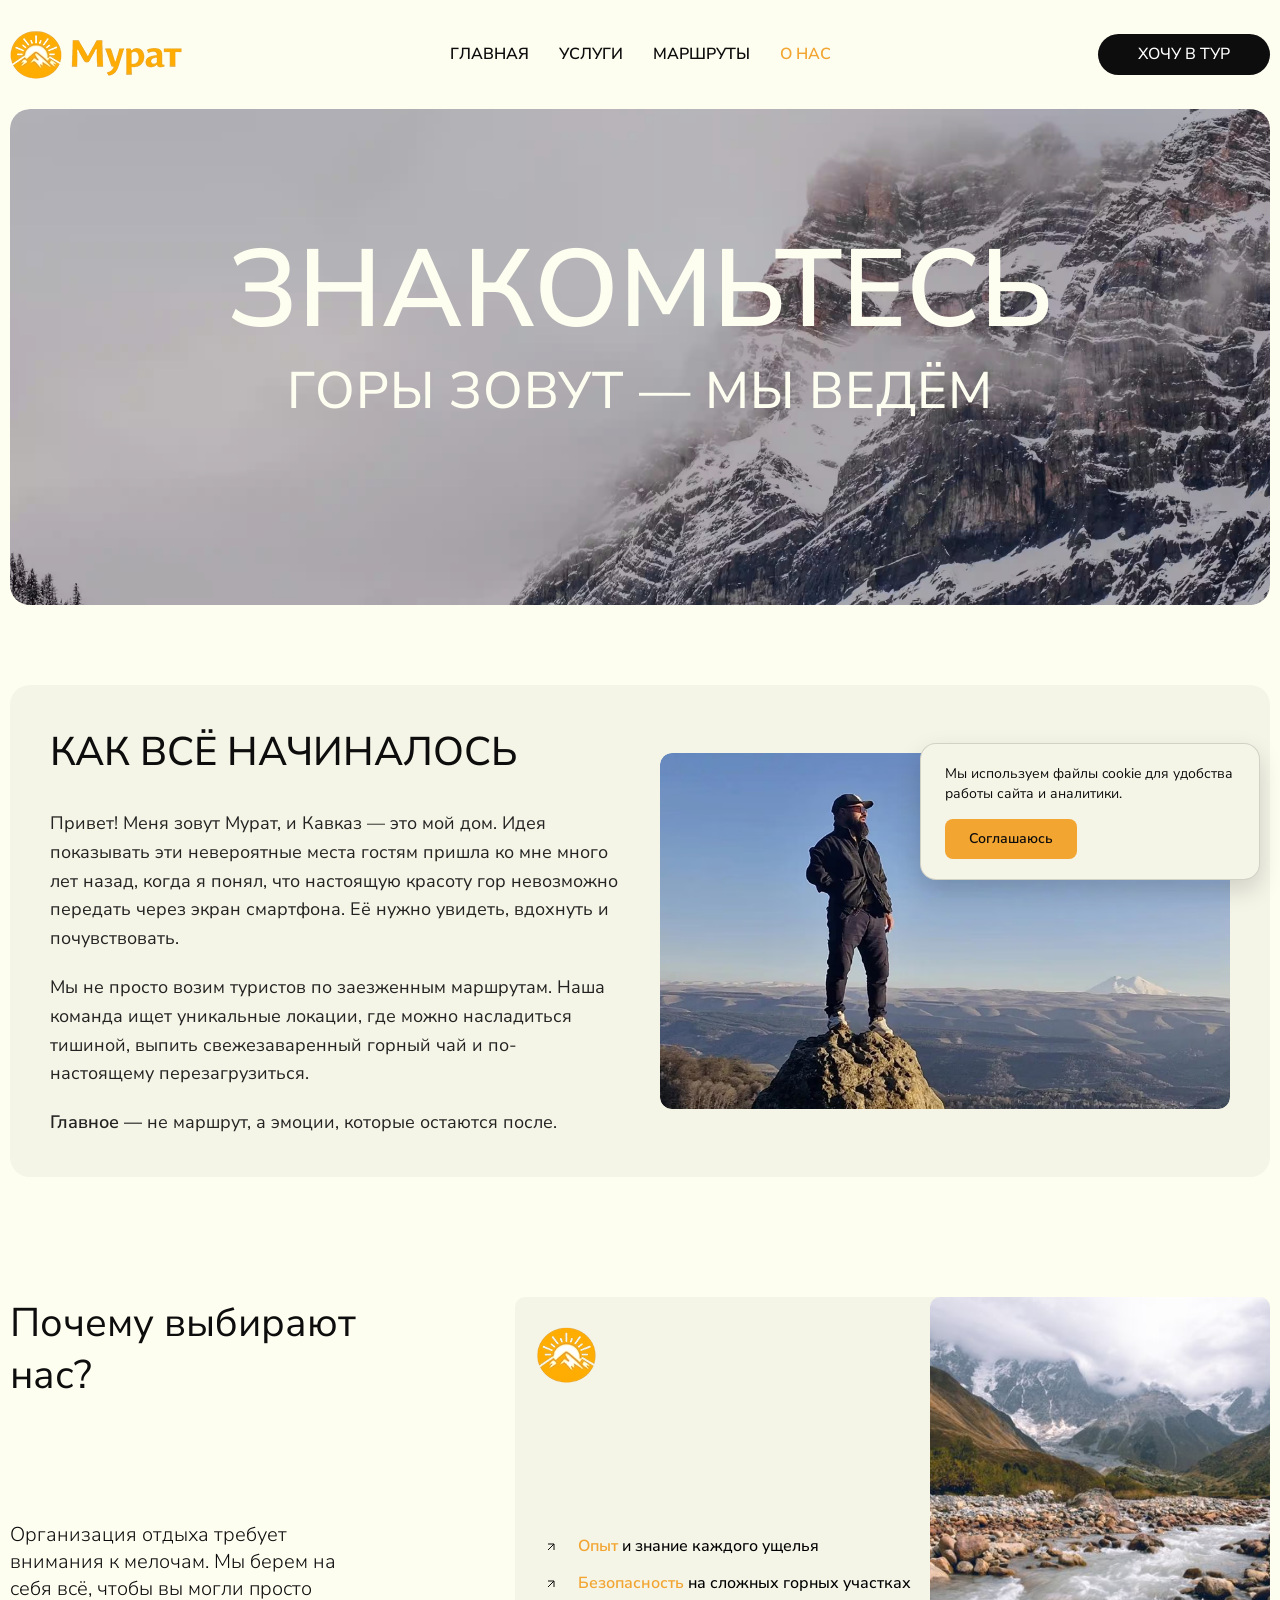
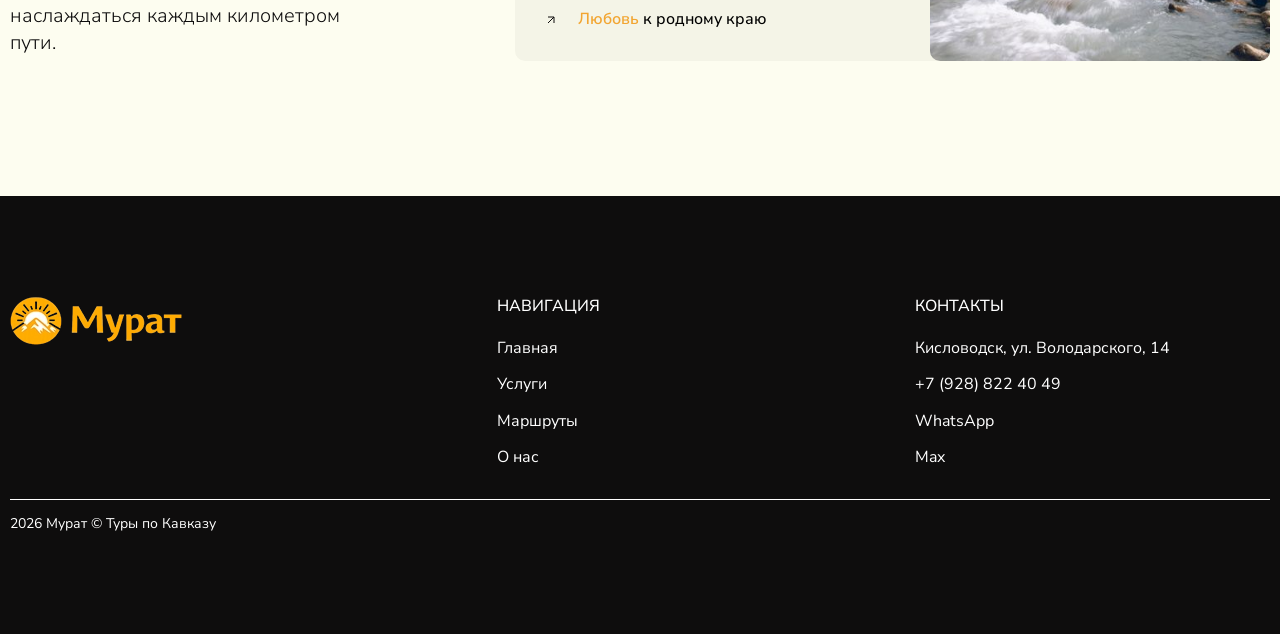
==== commit 1bd6c3cc: "Настроил Яндекс Метрику" ====
--- a/about.html
+++ b/about.html
@@ -4,11 +4,24 @@
 <head>
   <meta charset="UTF-8">
   <meta name="viewport" content="width=device-width, initial-scale=1.0">
+  <title>О нас | Экскурсии по Кавказу с Муратом</title>
+  <script type="text/javascript">
+    (function (m, e, t, r, i, k, a) {
+      m[i] = m[i] || function () { (m[i].a = m[i].a || []).push(arguments) };
+      m[i].l = 1 * new Date();
+      for (var j = 0; j < document.scripts.length; j++) { if (document.scripts[j].src === r) { return; } }
+      k = e.createElement(t), a = e.getElementsByTagName(t)[0], k.async = 1, k.src = r, a.parentNode.insertBefore(k, a)
+    })(window, document, 'script', 'https://mc.yandex.ru/metrika/tag.js?id=114121882', 'ym');
+
+    ym(114121882, 'init', { ssr: true, webvisor: true, clickmap: true, referrer: document.referrer, url: location.href, accurateTrackBounce: true, trackLinks: true });
+  </script>
+  <noscript>
+    <div><img src="https://mc.yandex.ru/watch/114121882" style="position:absolute; left:-9999px;" alt="" /></div>
+  </noscript>
   <link rel="stylesheet" href="css/reset.css">
   <link rel="stylesheet" href="css/style.css">
   <link rel="stylesheet" href="css/about.css">
   <link rel="icon" type="image/svg+xml" href="images/favicon-car.svg" sizes="any">
-  <title>О нас | Экскурсии по Кавказу с Муратом</title>
 </head>
 
 <body class="page-about">
@@ -49,7 +62,6 @@
 
   <main class="main">
 
-    <!-- Главный экран (Hero) -->
     <section class="hero">
       <div class="container-big">
         <div class="about__top">
@@ -59,7 +71,6 @@
       </div>
     </section>
 
-    <!-- Блок с историей -->
     <section class="about-story">
       <div class="container">
         <div class="about-story__inner">
@@ -87,7 +98,6 @@
       </div>
     </section>
 
-    <!-- Блок с ценностями (адаптирован из index.html) -->
     <div class="partners about-values">
       <div class="container">
         <div class="partners__inner">
--- a/css/style.css
+++ b/css/style.css
@@ -94,10 +94,6 @@
   margin-bottom: 180px;
 }
 
-/* ===== HERO: единый для ВСЕХ страниц =====
-   Размеры плавно меняются через clamp(мин, формула, макс),
-   поэтому брейкпоинты для hero больше не нужны.
-   На страницах ничего переопределять не надо. */
 .about__top {
   position: relative;
   overflow: hidden;
@@ -112,7 +108,6 @@
   background-size: cover;
   text-transform: uppercase;
   border-radius: 20px;
-  /* 360px → 460px, 1440px → ~530px, потолок 600px */
   min-height: clamp(460px, 240px + 20vw, 600px);
 }
 
@@ -132,7 +127,6 @@
 
 .about__title {
   font-weight: 600;
-  /* 360px → 36px, 768px → ~68px, 1440px → ~122px, потолок 150px */
   font-size: clamp(36px, 7px + 8vw, 150px);
   line-height: 1.1;
   margin-bottom: 0.1em;
@@ -141,12 +135,9 @@
 
 .about__text {
   font-weight: 500;
-  /* 360px → 24px, 768px → ~36px, 1440px → ~56px, потолок 60px */
   font-size: clamp(22px, 13px + 3vw, 60px);
   line-height: 1.2;
   letter-spacing: 0.02em;
-  /* резерв под 2 строки: заголовок стоит на одной и той же высоте,
-     даже если подзаголовок на одной странице короче, чем на другой */
   min-height: 2.4em;
   text-wrap: balance;
 }
@@ -644,6 +635,77 @@
   border-top: 1px solid #fff;
   font-size: 14px;
 }
+
+.cookie-notice {
+  position: fixed;
+  right: 20px;
+  bottom: 20px;
+  z-index: 9999;
+  max-width: 340px;
+  padding: 20px 24px;
+  background-color: #f4f4e7;
+  border: 1px solid rgba(14, 13, 13, 0.15);
+  border-radius: 16px;
+  box-shadow: 0 10px 25px rgba(0, 0, 0, 0.15);
+  color: #0e0d0d;
+  font-size: 14px;
+  line-height: 1.45;
+  opacity: 0;
+  transform: translateY(20px);
+  pointer-events: none;
+  transition: opacity 0.35s ease, transform 0.35s ease;
+}
+
+.cookie-notice--visible {
+  opacity: 1;
+  transform: translateY(0);
+  pointer-events: auto;
+}
+
+.cookie-notice__text {
+  margin: 0 0 14px 0;
+}
+
+.cookie-notice__btn {
+  display: inline-block;
+  padding: 10px 24px;
+  background-color: #f2a531;
+  color: #0e0d0d;
+  font-weight: 600;
+  font-size: 14px;
+  border: none;
+  border-radius: 8px;
+  cursor: pointer;
+  transition: background-color 0.3s ease, color 0.3s ease, transform 0.2s ease;
+}
+
+.cookie-notice__btn:hover {
+  background-color: #0e0d0d;
+  color: #ffffff;
+  transform: translateY(-2px);
+}
+
+.cookie-notice__btn:active {
+  transform: translateY(0);
+}
+
+
+
+
+
+
+
+
+
+
+
+
+
+
+
+
+
+
 
 @media (max-width: 1600px) {
   .slogan__title {
@@ -994,6 +1056,19 @@
   .footer__bottom-item {
     margin-bottom: 10px;
   }
+
+  .cookie-notice {
+    right: 10px;
+    left: 10px;
+    bottom: 10px;
+    max-width: none;
+    padding: 18px 20px;
+  }
+
+  .cookie-notice__btn {
+    width: 100%;
+    text-align: center;
+  }
 }
 
 @media (max-width: 510px) {
--- a/css/about.css
+++ b/css/about.css
@@ -1,5 +1,3 @@
-/* Hero (.about__top, .about__title, .about__text) берётся из style.css */
-
 .about-story {
   margin-top: 80px;
   margin-bottom: 80px;
